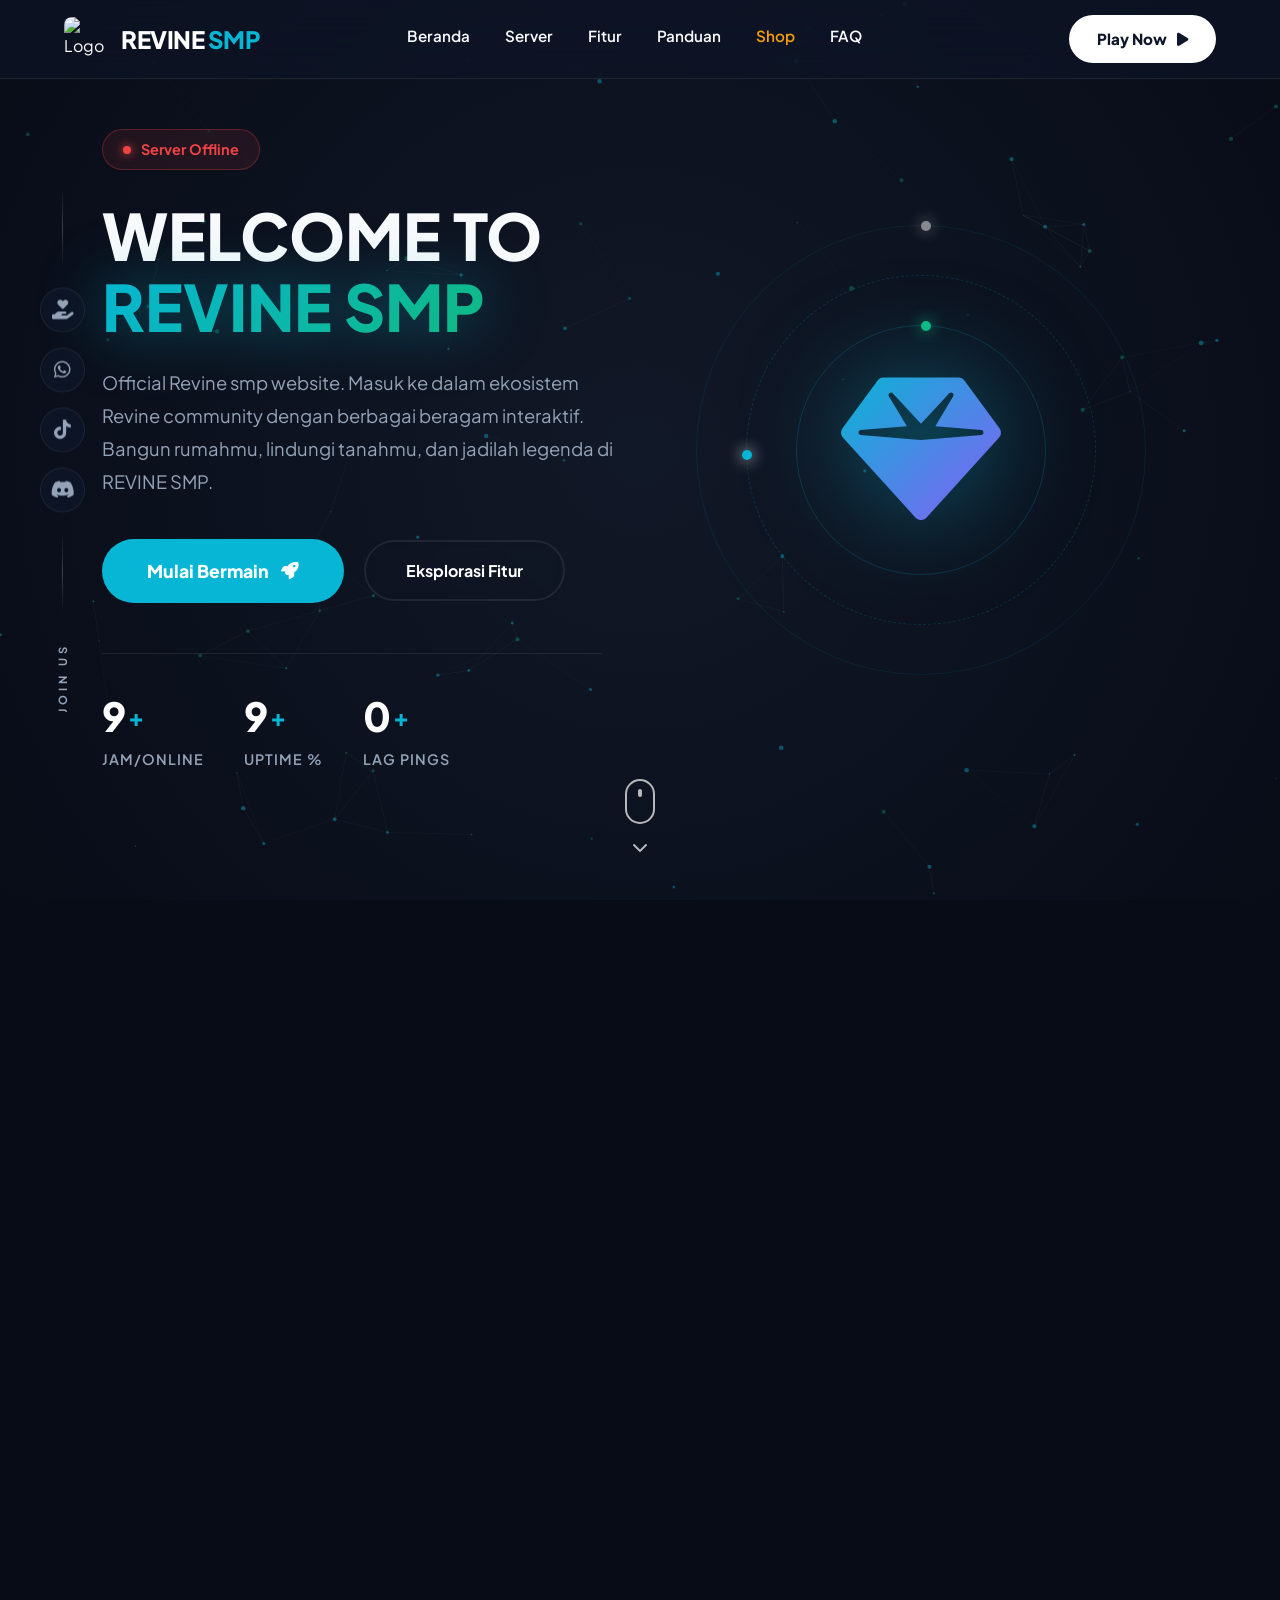
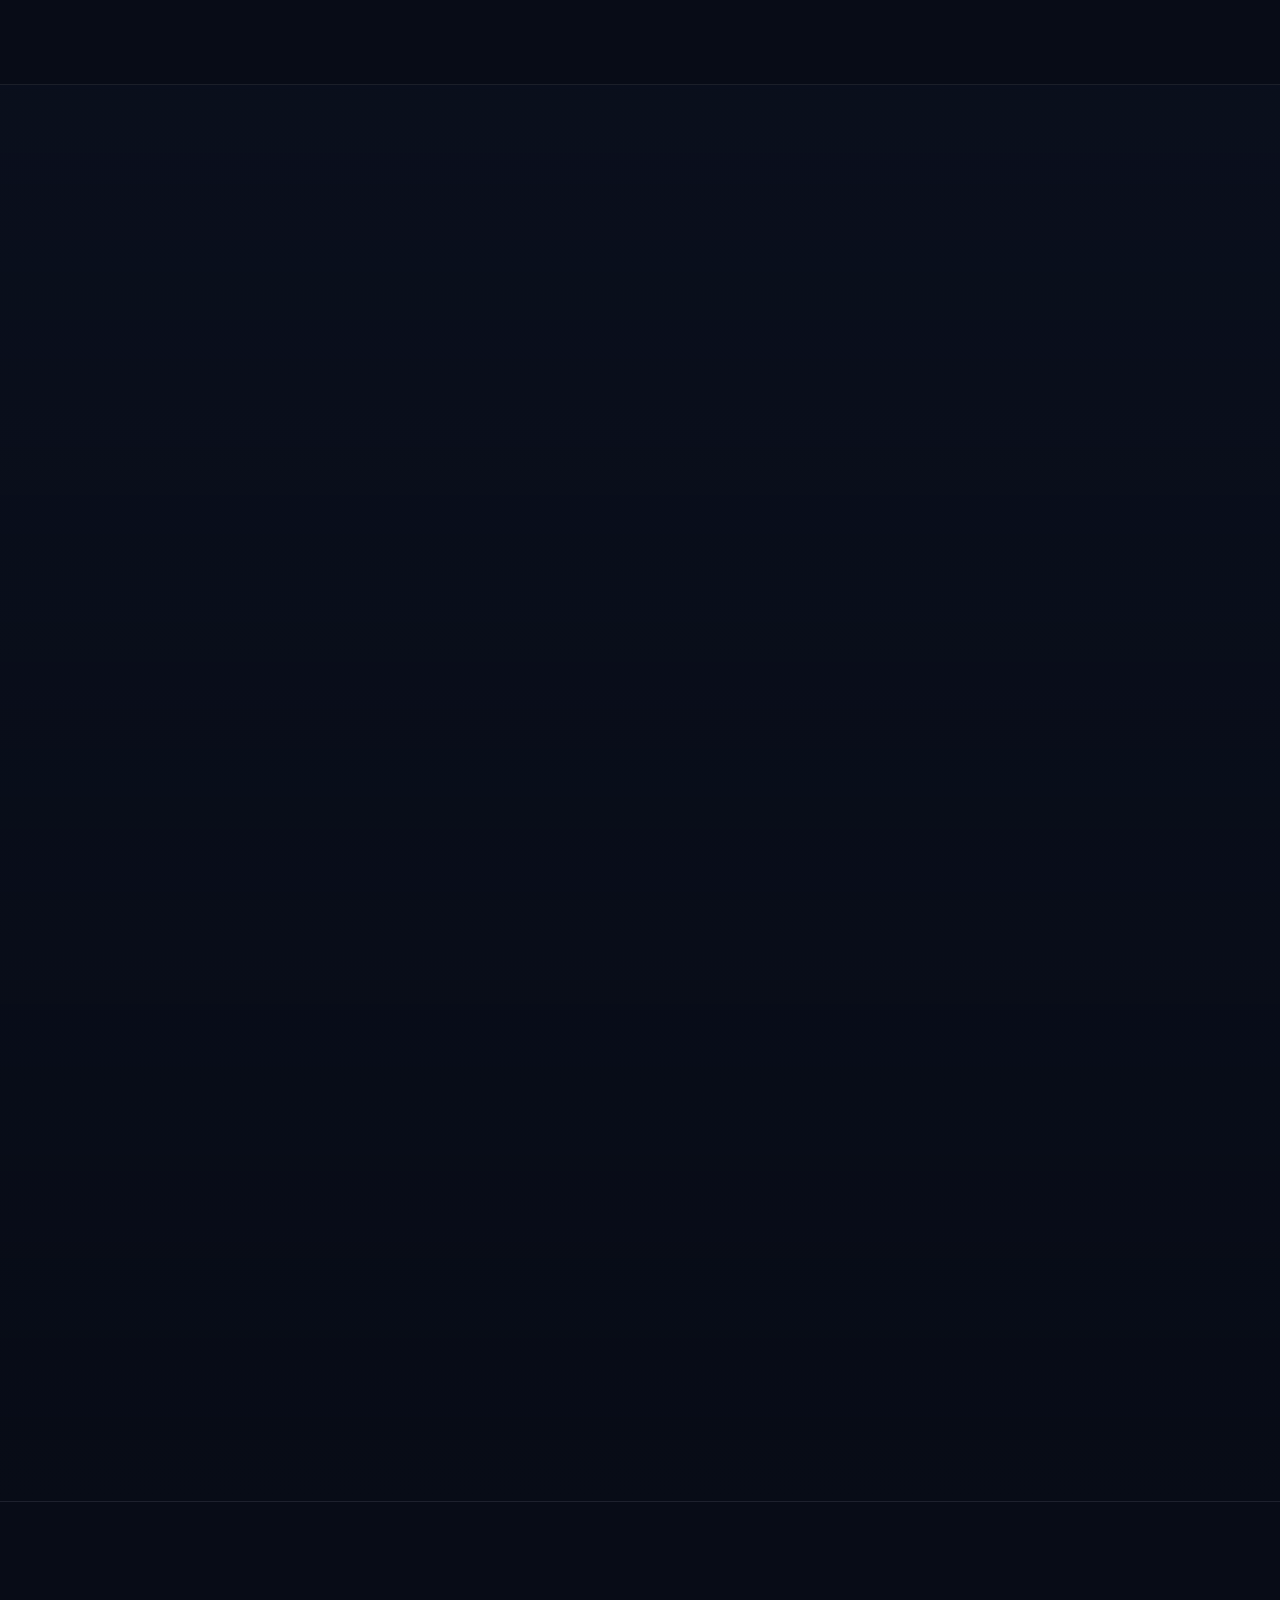
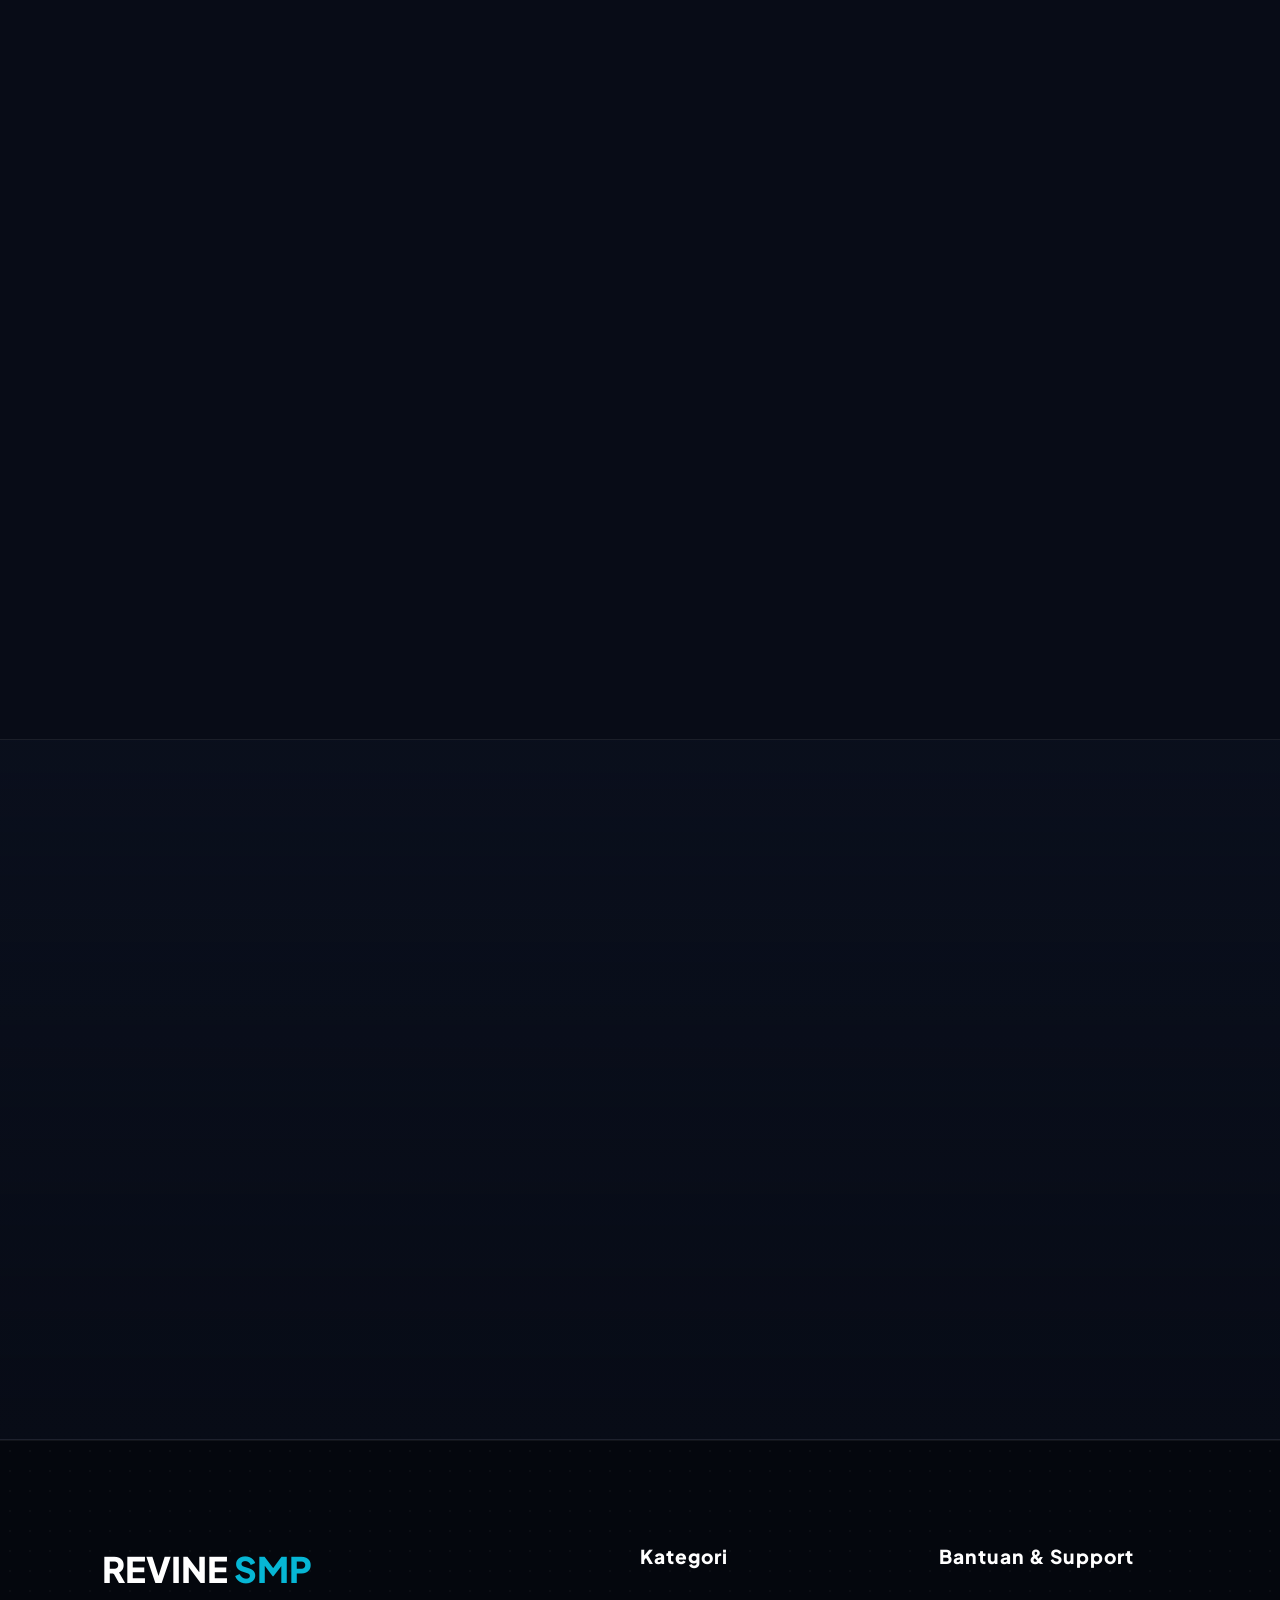
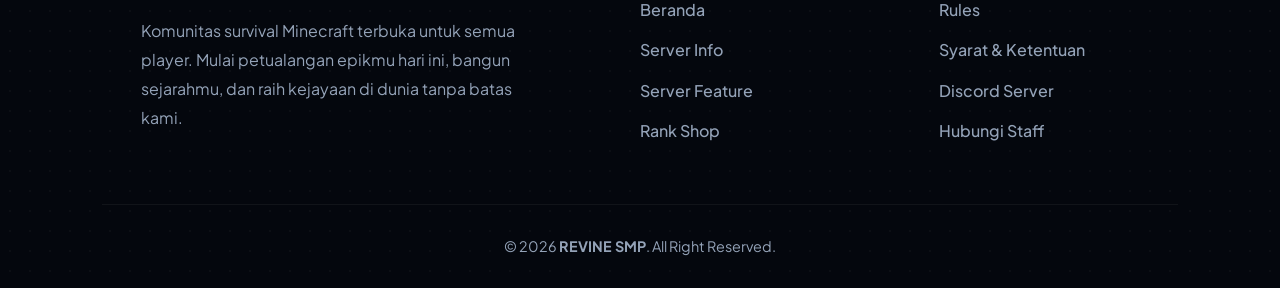
==== index.html @ 68092282 "Add files via upload" ====
<!DOCTYPE html>
<html lang="id">
<head>
    <meta charset="UTF-8">
    <meta name="viewport" content="width=device-width, initial-scale=1.0">
    <title>REVINE SMP</title>

<link rel="icon" href="https://i.imgur.com/DDzxhvL.jpeg" type="image/png">

    <!-- Font Awesome untuk Ikon Premium -->
    <link rel="stylesheet" href="https://cdnjs.cloudflare.com/ajax/libs/font-awesome/6.4.0/css/all.min.css">
    <!-- Google Fonts: Plus Jakarta Sans -->
    <link href="https://fonts.googleapis.com/css2?family=Plus+Jakarta+Sans:wght@400;500;600;700;800;900&display=swap" rel="stylesheet">
    <link rel="stylesheet" href="style.css">
</head>
<body>

    <!-- CANVAS PARTICLES ENGINE (Background Animasi Murni JS) -->
    <canvas id="cinema-particles"></canvas>

    <!-- CINEMATIC PRELOADER PRO -->
    <div id="preloader">
        <div class="loader-wrapper">
            <div class="loader-logo">
               <img src="https://i.imgur.com/DDzxhvL.jpeg" alt="REVINE Logo" class="glow-icon custom-logo-preloader">
            </div>
            <div class="loader-text-box">
                <h1 class="loader-title">REVINE <span>SMP</span></h1>
                <p class="loader-subtitle">Memuat<span class="dots">...</span></p>
            </div>
            <div class="progress-container">
                <div class="progress-bar" id="progress-bar"></div>
            </div>
            <div class="loading-percentage" id="loading-pct">0%</div>
        </div>
    </div>

    <!-- GLASS HEADER NAVBAR (Sticky & Rapet Ke Atas) -->
    <header id="ultimate-header">
        <div class="nav-glass-container">
            <a href="#hero" class="brand-logo magnetic">
                <div class="brand-icon">
                    <img src="https://i.imgur.com/DDzxhvL.jpeg" alt="Logo" class="custom-logo">
                </div>
                  
                <div class="brand-text">REVINE <span>SMP</span></div>
            </a>
            <nav class="nav-menu">
                <ul class="nav-list">
                    <li><a href="#hero" class="nav-link" data-text="Beranda">Beranda</a></li>
                    <li><a href="#status" class="nav-link" data-text="Server">Server</a></li>
                    <li><a href="#features" class="nav-link" data-text="Fitur">Fitur</a></li>
                    <li><a href="#guide" class="nav-link" data-text="Panduan">Panduan</a></li>
                    <!-- Link Shop disiapkan untuk html terpisah -->
                    <li><a href="shop.html" class="nav-link highlight-link" data-text="Shop">Shop</a></li>
                    <li><a href="#faq" class="nav-link" data-text="FAQ">FAQ</a></li>
                </ul>
            </nav>
            <div class="nav-actions">
                <a href="#status" class="btn-primary magnetic">Play Now <i class="fas fa-play"></i></a>
                <button class="mobile-menu-btn" id="mobile-menu-btn">
                    <span class="bar top"></span>
                    <span class="bar mid"></span>
                    <span class="bar bot"></span>
                </button>
            </div>
        </div>
    </header>

    <!-- FLOATING SOCIALS (Responsif: Kiri di Desktop, Bawah di HP) -->
    <aside class="social-sidebar" id="social-sidebar">
        <div class="social-line top-line"></div>
        <div class="social-icons">
          <!-- Tombol Donate -->
            <a href="donate.html" class="social-icon donate magnetic" title="Donate"><i class="fas fa-hand-holding-heart"></i></a>
            <a href="https://chat.whatsapp.com/EBjvFoRQt19BaAfBtZgxC5" target="_blank" class="social-icon wa magnetic" title="WhatsApp"><i class="fab fa-whatsapp"></i></a>
            <a href="https://www.tiktok.com/@revinesmp?_r=1&_t=ZS-961gN8AXdjw" target="_blank" class="social-icon tt magnetic" title="TikTok"><i class="fab fa-tiktok"></i></a>
            <a href="https://discord.gg/eUdt9Ng6U2" target="_blank" class="social-icon dc magnetic" title="Discord"><i class="fab fa-discord"></i></a>
        </div>
        <div class="social-line bot-line"></div>
        <div class="social-text">JOIN US</div>
    </aside>

    <main>
        <!-- HERO SECTION PRO -->
        <section id="hero" class="hero-section">
            <div class="hero-container">
                <div class="hero-content">
                    <div class="badge-wrapper reveal-up">
                        <div class="status-badge" id="hero-badge">
                            <span class="ping-dot"></span> Checking Status...
                        </div>
                    </div>
                    <h1 class="hero-title reveal-up delay-1">
                        welcome to<br>
                        <span class="text-gradient">revine smp</span>
                    </h1>
                    <p class="hero-desc reveal-up delay-2">
                        Official Revine smp website. Masuk ke dalam ekosistem Revine community dengan berbagai beragam interaktif. Bangun rumahmu, lindungi tanahmu, dan jadilah legenda di REVINE SMP.
                    </p>
                    <div class="hero-buttons reveal-up delay-3">
                        <a href="#status" class="btn-glow magnetic">
                            Mulai Bermain <i class="fas fa-rocket"></i>
                            <div class="btn-glow-bg"></div>
                        </a>
                        <a href="#features" class="btn-outline magnetic">Eksplorasi Fitur</a>
                    </div>
                    
                    <div class="hero-stats reveal-up delay-4">
                        <div class="stat-item">
                            <h3 class="counter" data-target="24">0</h3>
                            <p>jam/online</p>
                        </div>
                        <div class="stat-item">
                            <h3 class="counter" data-target="99">0</h3>
                            <p>Uptime %</p>
                        </div>
                        <div class="stat-item">
                            <h3 class="counter" data-target="0">0</h3>
                            <p>Lag Pings</p>
                        </div>
                    </div>
                </div>
                
                <div class="hero-visual reveal-right delay-2">
                    <div class="crystal-container js-tilt">
                        <div class="crystal-core">
                            <i class="fas fa-gem core-icon"></i>
                        </div>
                        <div class="orbit orbit-1"><div class="satellite sat-1"></div></div>
                        <div class="orbit orbit-2"><div class="satellite sat-2"></div></div>
                        <div class="orbit orbit-3"><div class="satellite sat-3"></div></div>
                    </div>
                </div>
            </div>
            
            <div class="scroll-indicator magnetic">
                <span class="mouse">
                    <span class="wheel"></span>
                </span>
                <span class="arrow-down"><i class="fas fa-chevron-down"></i></span>
            </div>
        </section>

        <!-- SERVER STATUS SECTION (MANUAL OVERRIDE VIA JS) -->
        <section id="status" class="section-padding">
            <div class="section-heading reveal-up">
                <h4 class="sub-title">KONEKSI SERVER</h4>
                <h2 class="main-title">SERVER INFO</h2>
                <div class="heading-line"></div>
            </div>

            <div class="status-grid">
               <!-- Live Panel -->
<div class="status-card glass-panel reveal-up hover-glow" id="main-status-card">
    <div class="card-icon-wrapper status-icon-bg"><i class="fas fa-satellite-dish" id="status-icon"></i></div>
    <div class="card-content">
        <h3>Status Server</h3>
        <div class="live-status-container" id="server-live-status">
            <div class="pulse-ring" id="pulse-indicator"></div>
            <div class="status-details">
                <h4 class="status-text-val" id="status-text-val">MEMUAT...</h4>
            </div>
        </div>
    </div>
</div>

                <!-- Java IP -->
                <div class="status-card glass-panel reveal-up delay-1 hover-glow copy-ip-btn" data-ip="play.revinesmp.com">
                    <div class="card-icon-wrapper blue"><i class="fas fa-desktop"></i></div>
                    <div class="card-content">
                        <h3>IP</h3>
                        <div class="ip-display">
                            <span class="ip-text">NOT YET REALESE<span>
                            <div class="copy-badge"><i class="fas fa-copy"></i></div>
                        </div>
                        <p class="ip-hint">Versi: latest</p>
                    </div>
                </div>

                <!-- Bedrock Port -->
                <div class="status-card glass-panel reveal-up delay-2 hover-glow copy-ip-btn" data-ip="19132">
                    <div class="card-icon-wrapper purple"><i class="fas fa-mobile-alt"></i></div>
                    <div class="card-content">
                        <h3>Port</h3>
                        <div class="ip-display">
                            <span class="ip-text">NOT YET REALESE</span>
                            <div class="copy-badge"><i class="fas fa-copy"></i></div>
                        </div>
                        <p class="ip-hint">Default Port</p>
                    </div>
                </div>
            </div>
        </section>

        <!-- FEATURES BENTO GRID PRO -->
        <section id="features" class="section-padding section-alt-bg">
            <div class="section-heading reveal-up">
                <h4 class="sub-title">EKSKLUSIF</h4>
                <h2 class="main-title">SERVER FEATURE</h2>
                <div class="heading-line"></div>
            </div>

            <div class="bento-layout">
                <div class="bento-box bento-xl glass-panel js-tilt reveal-up">
                    <div class="bento-inner">
                        <div class="box-icon"><i class="fas fa-shield-alt"></i></div>
                        <h3>Land Protection</h3>
                        <p>Bangun kerajaanmu tanpa rasa takut. Sistem proteksi lahan di server ini menggunakan sistem yang mudah dipahami. Amankan rumah, chest, dan ternakmu dari <strong>griefer</strong> secara otomatis dan permanen. Ketenangan pikiran 100%.</p>
                        <div class="bg-watermark"><i class="fas fa-shield-alt"></i></div>
                    </div>
                </div>
                
                <div class="bento-box glass-panel js-tilt reveal-up delay-1">
                    <div class="bento-inner">
                        <div class="box-icon gold"><i class="fas fa-crown"></i></div>
                        <h3>Rank</h3>
                        <p>Dapatkan identitas eksklusif dengan prefix warna-warni yang menonjol di dalam chat global. Nikmati akses prioritas di server, <strong>dan mendukung revine smp dengan cara membeli rank.</strong> Buka berbagai kit spesial serta command unik yang mempermudah petualanganmu setiap hari.</p>
                    </div>
                </div>

                <div class="bento-box glass-panel js-tilt reveal-up delay-2">
                    <div class="bento-inner">
                        <div class="box-icon purple"><i class="fas fa-house-user"></i></div>
                        <h3>Multi-Sethome</h3>
                        <p>Jangan takut tersesat. Tandai berbagai titik penting di dunia dan lakukan teleportasi kilat kapan saja.</p>
                    </div>
                </div>

                <div class="bento-box glass-panel js-tilt reveal-up">
                    <div class="bento-inner">
                        <div class="box-icon cyan"><i class="fas fa-bolt"></i></div>
                        <h3>TPA System</h3>
                        <p>Mabar makin gampang. Kirim <strong>request</strong> teleportasi ke temanmu secara langsung dengan aman dan cepat.</p>
                    </div>
                </div>

                <div class="bento-box glass-panel js-tilt reveal-up delay-1">
                    <div class="bento-inner">
                        <div class="box-icon pink"><i class="fas fa-chair"></i></div>
                        <h3>Sit & Lay Down</h3>
                        <p>Duduk di atas tangga, slab, atau rebahan di rumput mana saja tanpa mod tambahan.</p>
                    </div>
                </div>

                <div class="bento-box bento-wide glass-panel js-tilt reveal-up delay-2">
                    <div class="bento-inner">
                        <div class="box-icon green"><i class="fas fa-users"></i></div>
                        <h3>Komunitas Solid & Bebas Toxic</h3>
                        <p>Kami memiliki sistem anti-cheat ketat dan staff aktif yang siap menjaga lingkungan bermain tetap positif, aman, dan menyenangkan bagi semua kalangan umur.</p>
                        <div class="bg-watermark"><i class="fas fa-users"></i></div>
                    </div>
                </div>
            </div>
        </section>

        <!-- HOW TO JOIN (TABS SYSTEM) -->
        <section id="guide" class="section-padding">
            <div class="section-heading reveal-up">
                <h4 class="sub-title">TUTORIAL</h4>
                <h2 class="main-title">Cara Bergabung</h2>
                <div class="heading-line"></div>
            </div>

            <div class="tabs-container reveal-up delay-1">
                <div class="tabs-header">
                    <button class="tab-btn active magnetic" data-tab="java">
                        <i class="fas fa-desktop"></i> Java Edition
                    </button>
                    <button class="tab-btn magnetic" data-tab="bedrock">
                        <i class="fas fa-mobile-alt"></i> Bedrock Edition
                    </button>
                </div>

                <div class="tabs-content">
                    <!-- Tab Java -->
                    <div class="tab-pane active" id="tab-java">
                        <div class="steps-grid">
                            <div class="step-card glass-panel">
                                <div class="step-number">01</div>
                                <h4>Buka Multiplayer</h4>
                                <p>Jalankan Minecraft Java (Versi latest), klik menu <strong>Multiplayer</strong>, lalu pilih <strong>Add Server</strong>.</p>
                            </div>
                            <div class="step-card glass-panel">
                                <div class="step-number">02</div>
                                <h4>Masukkan IP</h4>
                                <p>Isi Server Address dengan <strong>NOT YET REALESE</strong>. Klik Done.</p>
                            </div>
                            <div class="step-card glass-panel">
                                <div class="step-number">03</div>
                                <h4>Register & Login</h4>
                                <p>Masuk ke server, amankan akunmu dengan mengetik <code>/register [password] [password]</code> di chat.</p>
                            </div>
                        </div>
                    </div>
                    
                    <!-- Tab Bedrock -->
                    <div class="tab-pane" id="tab-bedrock">
                        <div class="steps-grid">
                            <div class="step-card glass-panel">
                                <div class="step-number">01</div>
                                <h4>Menu Server</h4>
                                <p>Buka Minecraft Bedrock (HP/Console), masuk ke tab <strong>Servers</strong>, scroll ke bawah, klik <strong>Add Server</strong>.</p>
                            </div>
                            <div class="step-card glass-panel">
                                <div class="step-number">02</div>
                                <h4>Isi Data Server</h4>
                                <p>Server Name: Revine.<br>Server Address: <strong>NOT YET REALESE</strong>.<br>Port: <strong>NOT YET REALESE</strong>.</p>
                            </div>
                            <div class="step-card glass-panel">
                                <div class="step-number">03</div>
                                <h4>Login Akun</h4>
                                <p>Sama seperti Java, amankan akunmu dengan perintah <code>/register</code> saat pertama kali masuk ke dalam lobi.</p>
                            </div>
                        </div>
                    </div>
                </div>
            </div>
        </section>

        <!-- FAQ SECTION (ACCORDION) -->
        <section id="faq" class="section-padding section-alt-bg">
            <div class="section-heading reveal-up">
                <h4 class="sub-title">PERTANYAAN</h4>
                <h2 class="main-title">F.A.Q</h2>
                <div class="heading-line"></div>
            </div>

            <div class="faq-wrapper reveal-up delay-1">
                <div class="accordion-item glass-panel">
                    <button class="accordion-header">
                        <span class="acc-title">Apakah server ini buka 24 Jam?</span>
                        <span class="acc-icon"><i class="fas fa-plus"></i></span>
                    </button>
                    <div class="accordion-content">
                        <p>Ya! REVINE SMP beroperasi 24 jam penuh setiap hari. Kami menggunakan mesin Dedicated Server berkinerja tinggi untuk memastikan tidak ada <strong>downtime</strong> saat kamu sedang asyik bermain, kecuali saat ada jadwal <strong>maintenance</strong> rutin.</p>
                    </div>
                </div>

                <div class="accordion-item glass-panel">
                    <button class="accordion-header">
                        <span class="acc-title">Bagaimana jika tanah saya di-grief/dihancurkan orang?</span>
                        <span class="acc-icon"><i class="fas fa-plus"></i></span>
                    </button>
                    <div class="accordion-content">
                        <p>Pastikan kamu menggunakan fitur Claim Land. Jika sudah di-claim, tidak ada pemain lain yang bisa menghancurkannya. Jika terbukti ada pencurian akibat <strong>bug</strong>, laporkan ke <strong>Staff</strong> dengan bukti, pelaku akan di-banned dan barangmu dikembalikan.</p>
                    </div>
                </div>

                <div class="accordion-item glass-panel">
                    <button class="accordion-header">
                        <span class="acc-title">Apakah boleh pakai Mod atau Texture Pack?</span>
                        <span class="acc-icon"><i class="fas fa-plus"></i></span>
                    </button>
                    <div class="accordion-content">
                        <p>Texture pack untuk memperindah visual (Shaders, Optifine) sangat diperbolehkan. NAMUN, modifikasi yang memberikan keuntungan curang seperti <strong>X-Ray, Fly Hack, Kill Aura, atau Auto-Clicker</strong> dilarang keras dan berujung Ban Hardware Permanen.</p>
                    </div>
                </div>
            </div>
        </section>
    </main>

    <!-- BACK TO TOP BUTTON -->
    <button id="back-to-top" class="back-to-top-btn magnetic" title="Kembali ke atas">
        <i class="fas fa-arrow-up"></i>
    </button>

    <!-- CINEMATIC FOOTER -->
    <footer class="ultimate-footer">
        <div class="footer-particles" id="footer-particles"></div>
        <div class="footer-content">
            <div class="footer-col brand-col">
                <div class="f-brand">REVINE <span>SMP</span></div>
                <p class="f-desc">Komunitas survival Minecraft terbuka untuk semua player. Mulai petualangan epikmu hari ini, bangun sejarahmu, dan raih kejayaan di dunia tanpa batas kami.</p>
            </div>
            
            <div class="footer-col links-col">
                <h3>Kategori</h3>
                <ul>
                    <li><a href="#hero">Beranda</a></li>
                    <li><a href="#status">Server Info</a></li>
                    <li><a href="#features">Server Feature</a></li>
                    <li><a href="shop.html">Rank Shop</a></li>
                </ul>
            </div>

            <div class="footer-col support-col">
                <h3>Bantuan & Support</h3>
                <ul>
                    <li><a href="#">Rules</a></li>
                    <li><a href="#">Syarat & Ketentuan</a></li>
                    <li><a href="https://discord.gg/eUdt9Ng6U2" target="_blank">Discord Server</a></li>
                    <li><a href="https://wa.me/+6285167186464" target="_blank"> Hubungi Staff</a></li>
                </ul>
            </div>
        </div>
        
        <div class="footer-bottom">
            <div class="f-line"></div>
            <p>&copy; 2026 <strong>REVINE SMP</strong>. All Right Reserved.</p>
        </div>
    </footer>

    <script src="script.js"></script>
</body>
</html>
---- style.css ----
/* ==========================================================================
   REVINE SMP - ABSOLUTE CINEMA PRO MAX STYLESHEET
   BUGS FIXED: NUMBERS VISIBLE | FOOTER CENTERED | MENU SPACING
   ========================================================================== */


@import url('https://fonts.googleapis.com/css2?family=Plus+Jakarta+Sans:wght@400;500;600;700;800;900&display=swap');

:root {
    /* Color Palette V5 (Dark Cinematic) */
    --bg-dark: #0f172a;
    --bg-darker: #080c17; 
    --bg-card: rgba(30, 41, 59, 0.4);
    --bg-glass: rgba(15, 23, 42, 0.7);
    --border-glass: rgba(255, 255, 255, 0.08);
    
    --text-main: #f8fafc;
    --text-muted: #94a3b8;
    
    /* Brand Colors */
    --primary: #06b6d4;      /* Cyan */
    --primary-glow: rgba(6, 182, 212, 0.5);
    --secondary: #10b981;    /* Emerald */
    --secondary-glow: rgba(16, 185, 129, 0.5);
    --accent: #8b5cf6;       /* Purple */
    --danger: #ef4444;
    --gold: #f59e0b;

    /* Spacing & Sizes */
    --section-pad: 120px 8%;
    --radius-sm: 12px;
    --radius-md: 24px;
    --radius-lg: 32px;
    
    /* Physics */
    --ease-out-expo: cubic-bezier(0.16, 1, 0.3, 1);
    --transition-fast: 0.2s ease;
    --transition-base: 0.4s var(--ease-out-expo);
}

/* ================== RESET & BASE ================== */
* { margin: 0; padding: 0; box-sizing: border-box; }
/* MENGEMBALIKAN CURSOR KE NORMAL/AUTO */
html { 
    scroll-behavior: smooth; 
    scroll-padding-top: 100px; 
    font-size: 16px; 
    cursor: auto; 
    overflow-x: hidden; /* Tambahkan ini agar tidak jebol ke kanan */
    width: 100%; /* Kunci lebar html */
}
body {
    font-family: 'Plus Jakarta Sans', sans-serif;
    background-color: var(--bg-darker);
    color: var(--text-main);
    overflow-x: hidden;
    width: 100%; /* Kunci lebar body */
    position: relative; 
    line-height: 1.6;
}

/* Scrollbar Customization */
::-webkit-scrollbar { width: 10px; }
::-webkit-scrollbar-track { background: var(--bg-darker); }
::-webkit-scrollbar-thumb { background: #334155; border-radius: 10px; border: 2px solid var(--bg-darker); }
::-webkit-scrollbar-thumb:hover { background: var(--primary); }

/* ================== PARTICLES CANVAS ================== */
#cinema-particles {
    position: fixed; top: 0; left: 0; width: 100%; height: 100%; /* Ubah vw/vh jadi % */
    z-index: -1; pointer-events: none; 
    background: radial-gradient(circle at center, #111827 0%, var(--bg-darker) 100%);
}

/* ================== PRELOADER PRO ================== */
#preloader {
    position: fixed; inset: 0; background: var(--bg-darker); z-index: 10000;
    display: flex; justify-content: center; align-items: center;
    transition: opacity 1s var(--ease-out-expo), visibility 1s;
}
.loader-wrapper { text-align: center; width: 320px; }
.glow-icon { font-size: 4.5rem; color: var(--primary); filter: drop-shadow(0 0 25px var(--primary-glow)); animation: floatPulse 2s infinite ease-in-out; margin-bottom: 25px; }
.loader-title { font-size: 2.2rem; font-weight: 900; letter-spacing: 2px; margin-bottom: 5px; }
.loader-title span { color: var(--primary); }
.loader-subtitle { color: var(--text-muted); font-size: 0.9rem; margin-bottom: 25px; letter-spacing: 2px; text-transform: uppercase; }
.dots { animation: ellipsis 1.5s infinite; }
.progress-container { width: 100%; height: 6px; background: rgba(255,255,255,0.05); border-radius: 10px; overflow: hidden; position: relative; }
.progress-bar { width: 0%; height: 100%; background: linear-gradient(90deg, var(--primary), var(--secondary)); box-shadow: 0 0 15px var(--primary); transition: width 0.1s; }
.loading-percentage { margin-top: 15px; font-weight: 800; color: var(--primary); font-size: 1.3rem; letter-spacing: 1px; }

/* ================== HEADER NAVBAR (FIXED: NO SPACE, STICKY) ================== */
#ultimate-header { 
    position: fixed; top: 0; left: 0; width: 100%; z-index: 9000; 
    transition: background 0.4s var(--ease-out-expo), box-shadow 0.4s; 
}

.nav-glass-container {
    width: 100%; 
    background: rgba(15, 23, 42, 0.5); backdrop-filter: blur(20px); -webkit-backdrop-filter: blur(20px);
    border-bottom: 1px solid var(--border-glass); 
    padding: 15px 5%; /* Lebar penuh, rapet atas */
    display: flex; justify-content: space-between; align-items: center; 
    transition: var(--transition-base);
}
#ultimate-header.scrolled .nav-glass-container { 
    background: rgba(11, 17, 32, 0.95); 
    box-shadow: 0 10px 30px rgba(0,0,0,0.5); 
}

.brand-logo { 
    display: flex; 
    align-items: center; 
    gap: 12px; 
    text-decoration: none; 
    color: white; 
}
.brand-icon { 
    width: 45px; 
    height: 45px; 
    display: flex; 
    justify-content: center; 
    align-items: center; 
    border-radius: 8px; /* Disesuaikan dengan ujung gambar logo */
    overflow: hidden; /* Biar gambar gak luber keluar bungkus */
    /* HAPUS background: linear-gradient() JIKA LOGO BUKAN PNG TRANSPARAN */
}
.brand-text { font-size: 1.5rem; font-weight: 900; letter-spacing: -0.5px; }
.brand-text span { color: var(--primary); }

.nav-menu .nav-list { display: flex; gap: 35px; list-style: none; }
.nav-link { position: relative; text-decoration: none; color: var(--text-main); font-weight: 600; font-size: 0.95rem; overflow: hidden; display: inline-block; padding: 5px 0; }
.nav-link::before { content: attr(data-text); position: absolute; color: var(--primary); top: 100%; transition: transform 0.3s var(--ease-out-expo); }
.nav-link:hover { color: transparent; }
.nav-link:hover::before { transform: translateY(-100%); }
.highlight-link { color: var(--gold); } /* Warna beda untuk shop */

/* FIX SPACING: Jarak direnggangkan antara menu FAQ dan tombol Play Now */
.nav-actions { display: flex; align-items: center; gap: 20px; margin-left: 60px; }

.btn-primary { background: white; color: var(--bg-dark); padding: 12px 28px; border-radius: 50px; text-decoration: none; font-weight: 800; font-size: 0.95rem; display: flex; align-items: center; gap: 10px; transition: var(--transition-fast); }
.btn-primary:hover { background: var(--primary); color: white; box-shadow: 0 10px 25px var(--primary-glow); transform: scale(1.05); }

.mobile-menu-btn { display: none; background: none; border: none; width: 30px; height: 20px; position: relative; z-index: 9001; cursor: pointer; }
.mobile-menu-btn .bar { position: absolute; height: 2px; width: 100%; background: white; border-radius: 2px; transition: 0.3s; left: 0; }
.mobile-menu-btn .top { top: 0; } .mobile-menu-btn .mid { top: 50%; transform: translateY(-50%); } .mobile-menu-btn .bot { bottom: 0; }
.mobile-menu-btn.active .top { top: 50%; transform: translateY(-50%) rotate(45deg); }
.mobile-menu-btn.active .mid { opacity: 0; }
.mobile-menu-btn.active .bot { bottom: 50%; transform: translateY(50%) rotate(-45deg); }

/* ================== FLOATING SOCIALS ================== */
.social-sidebar { 
    position: fixed; left: 40px; top: 50%; transform: translateY(-50%); 
    display: flex; flex-direction: column; align-items: center; gap: 20px; z-index: 8000; 
}
.social-line { width: 1px; height: 80px; background: linear-gradient(to bottom, transparent, rgba(255,255,255,0.2), transparent); }
.social-icons { display: flex; flex-direction: column; gap: 15px; }
.social-icon { 
    width: 45px; height: 45px; border-radius: 50%; border: 1px solid var(--border-glass); 
    background: var(--bg-glass); backdrop-filter: blur(10px); display: flex; justify-content: center; align-items: center; 
    color: var(--text-muted); text-decoration: none; font-size: 1.2rem; transition: var(--transition-base); 
}
.social-icon:hover { color: white; transform: translateX(10px); border-color: transparent; }
.social-icon.wa:hover { background: #25D366; box-shadow: 0 0 20px rgba(37, 211, 102, 0.5); }
.social-icon.tt:hover { background: #ff0050; box-shadow: 0 0 20px rgba(255, 0, 80, 0.5); }
.social-icon.dc:hover { background: #5865F2; box-shadow: 0 0 20px rgba(88, 101, 242, 0.5); }
.social-text { writing-mode: vertical-rl; transform: rotate(180deg); font-size: 0.7rem; letter-spacing: 4px; color: var(--text-muted); font-weight: 700; margin-top: 10px; }

/* ================== HERO SECTION ================== */
.hero-section { position: relative; min-height: 100vh; display: flex; align-items: center; padding: var(--section-pad); overflow: hidden; }
.hero-container { display: grid; grid-template-columns: 1fr 1fr; gap: 50px; align-items: center; max-width: 1400px; margin: 0 auto; width: 100%; z-index: 2; }
.hero-content { position: relative; }

.status-badge { display: inline-flex; align-items: center; gap: 10px; padding: 8px 20px; background: rgba(16, 185, 129, 0.1); border: 1px solid rgba(16, 185, 129, 0.3); border-radius: 50px; color: var(--secondary); font-weight: 700; font-size: 0.9rem; margin-bottom: 30px; backdrop-filter: blur(5px); transition: 0.5s; }
.status-badge.offline { background: rgba(239, 68, 68, 0.1); border-color: rgba(239, 68, 68, 0.3); color: var(--danger); }
.ping-dot { width: 8px; height: 8px; background: var(--secondary); border-radius: 50%; box-shadow: 0 0 10px var(--secondary); animation: blink 1s infinite; }
.status-badge.offline .ping-dot { background: var(--danger); box-shadow: 0 0 10px var(--danger); }

.hero-title { font-size: clamp(3.5rem, 5vw, 5.5rem); font-weight: 900; line-height: 1.1; margin-bottom: 25px; text-transform: uppercase; }
.text-gradient { background: linear-gradient(135deg, var(--primary), var(--secondary)); -webkit-background-clip: text; background-clip: text; -webkit-text-fill-color: transparent; filter: drop-shadow(0 0 30px var(--primary-glow)); }
.hero-desc { font-size: 1.15rem; color: var(--text-muted); line-height: 1.8; margin-bottom: 40px; max-width: 550px; font-weight: 400; }

.hero-buttons { display: flex; gap: 20px; align-items: center; margin-bottom: 50px; }
.btn-glow { position: relative; padding: 18px 45px; background: var(--primary); color: white; border-radius: 50px; text-decoration: none; font-weight: 800; font-size: 1.1rem; overflow: hidden; display: inline-flex; align-items: center; gap: 12px; z-index: 1; transition: transform 0.3s; }
.btn-glow-bg { position: absolute; inset: 0; background: linear-gradient(90deg, var(--secondary), var(--primary), var(--secondary)); background-size: 200% 100%; animation: gradientMove 3s linear infinite; z-index: -1; opacity: 0; transition: 0.3s; }
.btn-glow:hover { transform: translateY(-5px); box-shadow: 0 15px 35px var(--primary-glow); }
.btn-glow:hover .btn-glow-bg { opacity: 1; }
.btn-outline { padding: 16px 40px; border: 2px solid var(--border-glass); color: white; border-radius: 50px; text-decoration: none; font-weight: 700; transition: var(--transition-fast); backdrop-filter: blur(5px); }
.btn-outline:hover { border-color: white; background: rgba(255,255,255,0.05); }

/* Hero Stats Counter */
.hero-stats { display: flex; gap: 40px; border-top: 1px solid var(--border-glass); padding-top: 30px; max-width: 500px; }
.stat-item h3 { font-size: 2.5rem; font-weight: 900; color: white; display: flex; align-items: center; }
.stat-item h3::after { content: '+'; color: var(--primary); font-size: 1.5rem; margin-left: 2px; }
.stat-item p { color: var(--text-muted); font-size: 0.9rem; text-transform: uppercase; letter-spacing: 1px; font-weight: 600; }

/* Cinematic Hero Visual */
.hero-visual { display: flex; justify-content: center; align-items: center; height: 100%; perspective: 1000px; }
.crystal-container { position: relative; width: 400px; height: 400px; display: flex; justify-content: center; align-items: center; transform-style: preserve-3d; }
.crystal-core { position: relative; z-index: 10; animation: floatCore 4s ease-in-out infinite alternate; }
.core-icon { font-size: 10rem; color: var(--primary); background: linear-gradient(135deg, var(--primary), var(--accent)); -webkit-background-clip: text; background-clip: text; -webkit-text-fill-color: transparent; filter: drop-shadow(0 0 50px var(--primary-glow)); }
.orbit { position: absolute; top: 50%; left: 50%; border-radius: 50%; border: 1px solid rgba(6, 182, 212, 0.2); transform-style: preserve-3d; }
.orbit-1 { width: 250px; height: 250px; margin-top: -125px; margin-left: -125px; animation: spin3D 10s linear infinite; }
.orbit-2 { width: 350px; height: 350px; margin-top: -175px; margin-left: -175px; border-style: dashed; animation: spin3DReverse 15s linear infinite; }
.orbit-3 { width: 450px; height: 450px; margin-top: -225px; margin-left: -225px; opacity: 0.5; animation: spin3D 25s linear infinite; }
.satellite { position: absolute; top: -5px; left: 50%; width: 10px; height: 10px; background: white; border-radius: 50%; box-shadow: 0 0 15px white; }
.sat-1 { background: var(--secondary); box-shadow: 0 0 15px var(--secondary); }
.sat-2 { background: var(--primary); top: 50%; left: -5px; }

.scroll-indicator { position: absolute; bottom: 40px; left: 50%; transform: translateX(-50%); display: flex; flex-direction: column; align-items: center; gap: 10px; opacity: 0.7; }
.mouse { width: 30px; height: 45px; border: 2px solid white; border-radius: 20px; position: relative; display: flex; justify-content: center; padding-top: 8px; }
.wheel { width: 4px; height: 8px; background: white; border-radius: 4px; animation: scrollWheel 2s infinite; }
.arrow-down { color: white; animation: floatPulse 2s infinite; }

/* ================== GLOBAL SECTIONS & GLASS PANELS ================== */
.section-padding { padding: var(--section-pad); max-width: 1400px; margin: 0 auto; position: relative; z-index: 5; }
.section-alt-bg { background: linear-gradient(180deg, rgba(15,23,42,0.3), var(--bg-darker)); border-top: 1px solid var(--border-glass); border-bottom: 1px solid var(--border-glass); }
.section-heading { text-align: center; margin-bottom: 70px; }
.sub-title { font-size: 0.9rem; color: var(--primary); font-weight: 800; letter-spacing: 3px; text-transform: uppercase; margin-bottom: 10px; display: block; }
.main-title { font-size: 3rem; font-weight: 900; color: white; text-transform: uppercase; letter-spacing: -1px; }
.heading-line { width: 80px; height: 4px; background: linear-gradient(90deg, var(--primary), transparent); margin: 20px auto 0 auto; border-radius: 2px; }
.heading-desc { color: var(--text-muted); max-width: 600px; margin: 20px auto 0 auto; font-size: 1.1rem; }

.glass-panel {
    background: var(--bg-card); backdrop-filter: blur(12px); -webkit-backdrop-filter: blur(12px);
    border: 1px solid var(--border-glass); border-radius: var(--radius-md);
    box-shadow: 0 15px 35px rgba(0,0,0,0.3); position: relative; overflow: hidden;
}

/* ================== SERVER STATUS (JS MANUAL CONTROL) ================== */
.status-grid { display: grid; grid-template-columns: repeat(3, 1fr); gap: 30px; }
.status-card { padding: 40px; display: flex; flex-direction: column; gap: 20px; transition: var(--transition-base); }
.hover-glow:hover { border-color: rgba(6, 182, 212, 0.4); transform: translateY(-10px); box-shadow: 0 20px 40px rgba(0,0,0,0.5), inset 0 0 20px rgba(6, 182, 212, 0.05); }

.card-icon-wrapper { width: 60px; height: 60px; border-radius: 16px; display: flex; justify-content: center; align-items: center; font-size: 1.8rem; transition: 0.3s; }
.emerald { background: rgba(16, 185, 129, 0.1); color: var(--secondary); border: 1px solid rgba(16, 185, 129, 0.2); }
.blue { background: rgba(6, 182, 212, 0.1); color: var(--primary); border: 1px solid rgba(6, 182, 212, 0.2); }
.purple { background: rgba(139, 92, 246, 0.1); color: var(--accent); border: 1px solid rgba(139, 92, 246, 0.2); }
.red-danger { background: rgba(239, 68, 68, 0.1); color: var(--danger); border: 1px solid rgba(239, 68, 68, 0.2); }

.card-content h3 { font-size: 1.2rem; color: var(--text-muted); font-weight: 600; margin-bottom: 15px; }

/* Status Live Box (Controlled by JS) */
.live-status-container { display: flex; align-items: center; gap: 20px; background: rgba(0,0,0,0.3); padding: 15px 20px; border-radius: var(--radius-sm); border: 1px solid rgba(255,255,255,0.05); }
.pulse-ring { width: 20px; height: 20px; border-radius: 50%; background: var(--text-muted); position: relative; }
.pulse-ring::after { content: ''; position: absolute; inset: -10px; border: 2px solid var(--text-muted); border-radius: 50%; animation: rippleOut 2s infinite ease-out; }
.status-details h4 { font-size: 1.5rem; font-weight: 900; color: var(--text-muted); letter-spacing: 1px; }
.player-count { font-size: 0.9rem; color: var(--text-main); font-weight: 500; margin-top: 5px; }
.player-count span { color: white; font-weight: 800; font-size: 1.1rem; }

/* Status Modifier Classes (Toggled via JS) */
.status-online .pulse-ring { background: var(--secondary); }
.status-online .pulse-ring::after { border-color: var(--secondary); }
.status-online h4 { color: var(--secondary); }
.status-offline .pulse-ring { background: var(--danger); }
.status-offline .pulse-ring::after { border-color: var(--danger); }
.status-offline h4 { color: var(--danger); }
.status-offline .player-count { opacity: 0.5; }

/* IP Copy Design */
.ip-display { display: flex; justify-content: space-between; align-items: center; background: rgba(0,0,0,0.4); padding: 15px 20px; border-radius: var(--radius-sm); border: 1px solid rgba(255,255,255,0.05); transition: 0.3s; cursor: pointer; }
.ip-text { font-size: 1.3rem; font-weight: 800; letter-spacing: 1px; color: white; }
.copy-badge { color: var(--text-muted); font-size: 1.2rem; transition: 0.3s; }
.copy-ip-btn:hover .ip-display { border-color: var(--primary); background: rgba(6, 182, 212, 0.1); }
.copy-ip-btn:hover .copy-badge { color: var(--primary); transform: scale(1.1); }
.ip-hint { font-size: 0.85rem; color: var(--text-muted); margin-top: 15px; font-weight: 500; }

/* ================== FEATURES BENTO ================== */
.bento-layout { display: grid; grid-template-columns: repeat(4, 1fr); grid-auto-rows: minmax(250px, auto); gap: 25px; }
.bento-box { transform-style: preserve-3d; }
.bento-xl { grid-column: span 2; grid-row: span 2; background: linear-gradient(135deg, rgba(30,41,59,0.8), rgba(15,23,42,0.9)); }
.bento-wide { grid-column: span 2; grid-row: span 1; }

.bento-inner { padding: 40px; height: 100%; display: flex; flex-direction: column; justify-content: center; position: relative; z-index: 1; transform: translateZ(30px); }
.box-icon { font-size: 2.5rem; color: var(--primary); margin-bottom: 25px; }
.box-icon.gold { color: var(--gold); } .box-icon.purple { color: var(--accent); } .box-icon.cyan { color: #0ea5e9; } .box-icon.pink { color: #ec4899; } .box-icon.green { color: var(--secondary); }
.bento-inner h3 { font-size: 1.4rem; font-weight: 800; margin-bottom: 15px; color: white; line-height: 1.3; }
.bento-xl h3 { font-size: 2.2rem; margin-bottom: 20px; }
.bento-inner p { color: var(--text-muted); font-size: 0.95rem; line-height: 1.7; }
.bento-xl p { font-size: 1.1rem; max-width: 90%; }
.bg-watermark { position: absolute; right: -20px; bottom: -20px; font-size: 12rem; opacity: 0.02; z-index: -1; transform: rotate(-15deg); }

/* ================== TABS SYSTEM (PANDUAN) ================== */
.tabs-container { max-width: 1000px; margin: 0 auto; }
.tabs-header { display: flex; justify-content: center; gap: 20px; margin-bottom: 40px; }
.tab-btn { background: var(--bg-card); border: 1px solid var(--border-glass); color: var(--text-muted); padding: 15px 40px; border-radius: 50px; font-size: 1.1rem; font-weight: 700; display: flex; align-items: center; gap: 10px; transition: var(--transition-base); cursor: pointer; }
.tab-btn:hover { background: rgba(255,255,255,0.05); color: white; }
.tab-btn.active { background: var(--primary); color: white; border-color: var(--primary); box-shadow: 0 10px 25px var(--primary-glow); }

.tabs-content { position: relative; min-height: 300px; }
.tab-pane { display: none; animation: fadeInScale 0.5s var(--ease-out-expo) forwards; }
.tab-pane.active { display: block; }

.steps-grid { display: grid; grid-template-columns: repeat(3, 1fr); gap: 30px; }
/* FIX NOMOR KEPOTONG: Gunakan overflow visible untuk overide default .glass-panel dan beri margin top */
.step-card { 
    padding: 40px 30px; position: relative; 
    border-top: 4px solid var(--border-glass); 
    transition: 0.3s; 
    margin-top: 35px; /* Jarak untuk mengakomodasi nomor absolut di atas */
    overflow: visible !important; /* MENGATASI BUG OVERFLOW CLIPPING DARI GLASS PANEL */
}
.step-card:hover { border-top-color: var(--primary); transform: translateY(-5px); background: rgba(255,255,255,0.03); }
.step-number { 
    position: absolute; top: -25px; left: 30px; 
    width: 50px; height: 50px; background: var(--bg-darker); 
    border: 2px solid var(--primary); border-radius: 50%; 
    display: flex; justify-content: center; align-items: center; 
    font-weight: 900; font-size: 1.2rem; color: var(--primary); box-shadow: 0 10px 20px rgba(0,0,0,0.5); 
}
.step-card h4 { margin-top: 15px; font-size: 1.3rem; margin-bottom: 15px; color: white; }
.step-card p { color: var(--text-muted); font-size: 0.95rem; }
.step-card code { background: rgba(0,0,0,0.5); padding: 2px 6px; border-radius: 4px; color: var(--secondary); font-family: monospace; }

/* ================== FAQ ACCORDION ================== */
.faq-wrapper { max-width: 800px; margin: 0 auto; display: flex; flex-direction: column; gap: 15px; }
.accordion-item { overflow: hidden; border-radius: var(--radius-sm); border: 1px solid var(--border-glass); }
.accordion-header { width: 100%; background: transparent; border: none; padding: 25px 30px; display: flex; justify-content: space-between; align-items: center; color: white; font-size: 1.15rem; font-weight: 700; font-family: inherit; transition: 0.3s; cursor: pointer; }
.acc-icon i { color: var(--primary); transition: transform 0.4s var(--ease-out-expo); }
.accordion-content { max-height: 0; overflow: hidden; transition: max-height 0.4s var(--ease-out-expo); }
.accordion-content p { padding: 0 30px 25px 30px; color: var(--text-muted); line-height: 1.8; }
.accordion-item.active { border-color: rgba(6, 182, 212, 0.3); background: rgba(6, 182, 212, 0.05); }
.accordion-item.active .acc-icon i { transform: rotate(45deg); color: var(--danger); }
.accordion-item.active .accordion-content { max-height: 300px; }

/* ================== FOOTER ================== */
.ultimate-footer { position: relative; padding: 100px 8% 30px 8%; background: #04070d; border-top: 1px solid rgba(255,255,255,0.05); overflow: hidden; }
.footer-particles { position: absolute; inset: 0; z-index: 1; opacity: 0.3; background-image: radial-gradient(rgba(255,255,255,0.1) 1px, transparent 1px); background-size: 20px 20px; }
.footer-content { display: grid; grid-template-columns: 2fr 1fr 1fr; gap: 60px; position: relative; z-index: 2; margin-bottom: 60px; max-width: 1400px; margin-left: auto; margin-right: auto; }
.f-brand { font-size: 2.2rem; font-weight: 900; margin-bottom: 20px; color: white; }
.f-brand span { color: var(--primary); }
/* FIX TEXT FOOTER KIRI: Auto margin supaya alignment center sempurna jika di mode tablet/mobile-desktop stretch */
.f-desc { color: var(--text-muted); max-width: 400px; font-size: 1rem; line-height: 1.8; margin: 0 auto; }
.footer-col h3 { font-size: 1.2rem; color: white; margin-bottom: 25px; font-weight: 800; letter-spacing: 1px; }
.footer-col ul { list-style: none; display: flex; flex-direction: column; gap: 15px; }
.footer-col ul li a { color: var(--text-muted); text-decoration: none; font-weight: 500; transition: 0.3s; }
.footer-col ul li a:hover { color: var(--primary); padding-left: 10px; }
.footer-bottom { position: relative; z-index: 2; text-align: center; }
.f-line { width: 100%; height: 1px; background: rgba(255,255,255,0.05); margin-bottom: 30px; }
.footer-bottom p { color: var(--text-muted); font-size: 0.9rem; }

/* ================== BACK TO TOP ================== */
.back-to-top-btn { position: fixed; bottom: 90px; right: -80px; width: 50px; height: 50px; background: white; color: var(--bg-dark); border: none; border-radius: 50%; font-size: 1.2rem; display: flex; justify-content: center; align-items: center; box-shadow: 0 10px 20px rgba(0,0,0,0.5); z-index: 8000; transition: right 0.6s var(--ease-out-expo), transform 0.3s, background 0.3s; cursor: pointer; }
.back-to-top-btn.show { right: 20px; }
.back-to-top-btn:hover { background: var(--primary); color: white; transform: translateY(-5px); }

/* ================== ANIMATIONS (KEYFRAMES) ================== */
@keyframes blink { 0%, 100% { opacity: 1; } 50% { opacity: 0.2; } }
@keyframes gradientMove { 0% { background-position: 0% 50%; } 100% { background-position: 200% 50%; } }
@keyframes floatCore { 0% { transform: translateY(0); } 100% { transform: translateY(-15px); } }
@keyframes spin3D { 0% { transform: translate3d(0,0,0) rotateX(60deg) rotateZ(0deg); } 100% { transform: translate3d(0,0,0) rotateX(60deg) rotateZ(360deg); } }
@keyframes spin3DReverse { 0% { transform: translate3d(0,0,0) rotateX(60deg) rotateZ(360deg); } 100% { transform: translate3d(0,0,0) rotateX(60deg) rotateZ(0deg); } }
@keyframes scrollWheel { 0% { transform: translateY(0); opacity: 1; } 100% { transform: translateY(15px); opacity: 0; } }
@keyframes floatPulse { 0%, 100% { transform: translateY(0); opacity: 1; } 50% { transform: translateY(10px); opacity: 0.5; } }
@keyframes rippleOut { 0% { transform: scale(1); opacity: 1; } 100% { transform: scale(2.5); opacity: 0; } }
@keyframes fadeInScale { 0% { opacity: 0; transform: scale(0.98); } 100% { opacity: 1; transform: scale(1); } }
@keyframes ellipsis { 0% { content: "."; } 33% { content: ".."; } 66% { content: "..."; } }

/* Scroll Reveal Classes */
.reveal-up { opacity: 0; transform: translateY(40px); transition: 1s var(--ease-out-expo); }
.reveal-right { opacity: 0; transform: translateX(50px); transition: 1s var(--ease-out-expo); }
.reveal-up.active, .reveal-right.active { opacity: 1; transform: translate(0); }
.delay-1 { transition-delay: 0.15s; } .delay-2 { transition-delay: 0.3s; } .delay-3 { transition-delay: 0.45s; } .delay-4 { transition-delay: 0.6s; }

/* ================== MEDIA QUERIES (RESPONSIVE PRO) ================== */
@media (max-width: 1200px) {
    .bento-layout { grid-template-columns: repeat(3, 1fr); }
    .bento-wide { grid-column: span 1; }
}

@media (max-width: 992px) {
    .hero-container { grid-template-columns: 1fr; text-align: center; margin-top: 100px; gap: 80px; }
    .hero-desc { margin: 0 auto 40px auto; }
    .hero-buttons { justify-content: center; }
    .hero-stats { margin: 0 auto; justify-content: center; }
    .status-grid { grid-template-columns: 1fr; }
    .bento-layout { grid-template-columns: repeat(2, 1fr); }
    .bento-xl, .bento-wide { grid-column: span 2; }
    .footer-content { grid-template-columns: 1fr; text-align: center; }
    .footer-col ul li a:hover { padding-left: 0; color: var(--primary); }
}

@media (max-width: 768px) {
    /* MOBILE NAV */
    .nav-menu { position: fixed; top: 0; left: 0; width: 100vw; height: 100vh; background: rgba(11, 17, 32, 0.98); backdrop-filter: blur(20px); display: flex; justify-content: center; align-items: center; flex-direction: column; opacity: 0; pointer-events: none; transition: 0.5s; z-index: 9000; }
    .nav-menu.active { opacity: 1; pointer-events: all; }
    .nav-list { flex-direction: column; text-align: center; font-size: 1.5rem; gap: 40px; }
    .mobile-menu-btn { display: block; }
    .btn-primary { display: none; }
    /* Pengecilan judul agar tidak kepotong di HP */
    .hero-title { 
        font-size: 2.3rem; /* Diperkecil dari 2.8rem */
        word-wrap: break-word; /* Memastikan teks panjang turun ke bawah */
    }

    /* Pengecilan animasi 3D agar layarnya tidak jebol */
    .crystal-container {
        width: 100%;
        max-width: 300px;
        height: 300px;
        transform: scale(0.8);
    }
    
    /* FIX MOBILE SOCIALS (DOCK BAWAH) */
    .social-sidebar {
        top: auto; bottom: 0; left: 0; width: 100%; transform: none;
        flex-direction: row; justify-content: center; background: rgba(11, 17, 32, 0.9);
        backdrop-filter: blur(15px); padding: 15px 0; z-index: 9999;
        border-top: 1px solid var(--border-glass); box-shadow: 0 -5px 20px rgba(0,0,0,0.5);
    }
    body { padding-bottom: 70px; /* Ruang untuk dock bawah */ }
    .social-line, .social-text { display: none; }
    .social-icons { flex-direction: row; gap: 25px; }
    .social-icon { width: 40px; height: 40px; font-size: 1.1rem; }
    .social-icon:hover { transform: translateY(-5px); }

    .hero-title { font-size: 2.8rem; }
    .steps-grid { grid-template-columns: 1fr; }
    .bento-layout { grid-template-columns: 1fr; }
    .bento-xl, .bento-wide { grid-column: span 1; }
    .tabs-header { flex-direction: column; }
    .back-to-top-btn { bottom: 90px; right: -80px; }
    .back-to-top-btn.show { right: 20px; }
}


/* --- STYLE UNTUK CUSTOM LOGO --- */
.custom-logo { 
    width: 45px;
    height: 45px;
    object-fit: cover;/* Pakai contain biar logo lu ga kepotong (zoom) */
    display: block;
}

/* Ukuran logo di loading disesuaikan (80px), animasinya tetap glow-icon */
.custom-logo-preloader { width: 80px; height: auto; object-fit: contain; }

/* Hover khusus tombol Donate (warna pink/merah Trakteer/Saweria) */
.social-icon.donate:hover { 
    background: #ff4757; 
    box-shadow: 0 0 20px rgba(255, 71, 87, 0.5); 
}


/* ================== MASTERPIECE QRIS SECTION ================== */
.qris-wrapper {
    display: flex;
    flex-direction: column;
    align-items: center;
    gap: 40px;
    max-width: 600px;
    margin: 0 auto;
    perspective: 1500px;
}

.qris-card {
    width: 100%;
    padding: 40px;
    text-align: center;
    border: 2px solid rgba(255, 71, 87, 0.3);
    box-shadow: 0 20px 50px rgba(255, 71, 87, 0.1);
    transform-style: preserve-3d;
    background: linear-gradient(180deg, rgba(30, 41, 59, 0.8), rgba(15, 23, 42, 0.9));
}

.qris-header {
    transform: translateZ(30px);
    margin-bottom: 30px;
}
.qris-header i {
    font-size: 3rem;
    color: #ff4757;
    margin-bottom: 15px;
    filter: drop-shadow(0 0 15px rgba(255, 71, 87, 0.6));
}
.qris-header h3 {
    font-size: 1.8rem;
    font-weight: 900;
    color: white;
    letter-spacing: 1px;
}

/* KOTAK GAMBAR QRIS + EFEK HOLOGRAM SCANNER */
.qris-image-container {
    position: relative;
    width: 250px;
    height: 250px;
    margin: 0 auto 30px auto;
    background: white;
    padding: 15px;
    border-radius: 20px;
    box-shadow: 0 0 30px rgba(255, 255, 255, 0.2);
    transform: translateZ(50px);
    overflow: hidden; /* Penting biar scanner ga keluar kotak */
}

.qris-img {
    width: 100%;
    height: 100%;
    object-fit: contain;
    border-radius: 10px;
}

/* Animasi Scanner Turun Naik */
.hologram-scanner {
    position: absolute;
    top: 0;
    left: 0;
    width: 100%;
    height: 4px;
    background: #ff4757;
    box-shadow: 0 0 20px 10px rgba(255, 71, 87, 0.5);
    opacity: 0.8;
    animation: scanQR 3s cubic-bezier(0.4, 0, 0.2, 1) infinite alternate;
    z-index: 10;
}

@keyframes scanQR {
    0% { top: 0%; opacity: 0; }
    10% { opacity: 1; }
    90% { opacity: 1; }
    100% { top: 98%; opacity: 0; }
}

.qris-footer {
    transform: translateZ(30px);
}
.payment-logos {
    display: flex;
    justify-content: center;
    gap: 20px;
    font-size: 1.5rem;
    color: var(--text-muted);
    margin-bottom: 15px;
}
.qris-footer p {
    font-size: 0.9rem;
    color: var(--text-muted);
    margin-bottom: 15px;
}
.qris-name {
    font-size: 1.3rem;
    color: var(--primary);
    font-weight: 800;
    letter-spacing: 2px;
}

/* INFO DONATE CARD */
.donate-info {
    width: 100%;
    padding: 30px;
    text-align: center;
    border: 1px solid rgba(255, 255, 255, 0.1);
}
.donate-info h3 {
    font-size: 1.5rem;
    color: white;
    margin-bottom: 15px;
}
.donate-info p {
    color: var(--text-muted);
    margin-bottom: 25px;
}
.donate-buttons {
    display: flex;
    justify-content: center;
    gap: 15px;
    flex-wrap: wrap;
}
.btn-confirm {
    padding: 12px 25px;
    border-radius: 50px;
    color: white;
    text-decoration: none;
    font-weight: 700;
    font-size: 0.9rem;
    display: flex;
    align-items: center;
    gap: 10px;
    transition: 0.3s;
}
.btn-confirm.wa { background: #25D366; }
.btn-confirm.dc { background: #5865F2; }
.btn-confirm:hover { transform: translateY(-5px); filter: brightness(1.2); }


/* ================== ABSOLUTE MASTERPIECE SHOP GRID ================== */
.masterpiece-grid {
    display: grid;
    grid-template-columns: repeat(4, 1fr);
    gap: 30px;
    margin-top: 40px;
    perspective: 1500px;
}

.rank-card {
    position: relative;
    padding: 30px 25px;
    text-align: center;
    border-radius: var(--radius-lg);
    transform-style: preserve-3d;
    display: flex;
    flex-direction: column;
    border-top: 4px solid transparent; /* Jang warna tiap rank */
    overflow: hidden;
}

.rank-card .card-inner {
    transform: translateZ(30px);
    display: flex;
    flex-direction: column;
    height: 100%;
}

.rank-name {
    font-size: 1.8rem;
    font-weight: 900;
    letter-spacing: 2px;
    margin-bottom: 15px;
    text-transform: uppercase;
}

.price-box {
    margin-bottom: 25px;
    padding-bottom: 25px;
    border-bottom: 1px solid rgba(255,255,255,0.1);
}
.price-box .currency { font-size: 1.2rem; font-weight: 700; color: var(--text-muted); }
.price-box .amount { font-size: 2.5rem; font-weight: 900; color: white; }
.price-box .duration { font-size: 0.9rem; color: var(--text-muted); font-weight: 600; }

/* SCROLLABLE PERKS (Ieu kuncina meh kotak teu manjangan ka handap) */
.perks-container {
    flex-grow: 1;
    max-height: 200px;
    overflow-y: auto;
    margin-bottom: 25px;
    padding-right: 5px;
    text-align: left;
}

/* Custom Scrollbar jero kotak */
.perks-container::-webkit-scrollbar { width: 4px; }
.perks-container::-webkit-scrollbar-track { background: rgba(0,0,0,0.2); border-radius: 10px; }
.perks-container::-webkit-scrollbar-thumb { background: rgba(255,255,255,0.3); border-radius: 10px; }

.rank-perks { list-style: none; display: flex; flex-direction: column; gap: 12px; }
.rank-perks li { font-size: 0.9rem; font-weight: 500; color: var(--text-main); display: flex; align-items: flex-start; gap: 10px; line-height: 1.4; }
.rank-perks li i { margin-top: 3px; font-size: 1rem; }

/* WARNA TIAP RANK */
.rank-warrior { border-top-color: #94a3b8; } .rank-warrior .rank-name { color: #94a3b8; } .rank-warrior i { color: #94a3b8; }
.rank-elite { border-top-color: #06b6d4; } .rank-elite .rank-name { color: #06b6d4; } .rank-elite i { color: #06b6d4; }
.rank-vip { border-top-color: #10b981; } .rank-vip .rank-name { color: #10b981; } .rank-vip i { color: #10b981; }
.rank-vvip { border-top-color: #8b5cf6; } .rank-vvip .rank-name { color: #8b5cf6; } .rank-vvip i { color: #8b5cf6; }
.rank-mvp { border-top-color: #f59e0b; } .rank-mvp .rank-name { color: #f59e0b; } .rank-mvp i { color: #f59e0b; }
.rank-legend { border-top-color: #ef4444; } .rank-legend .rank-name { color: #ef4444; } .rank-legend i { color: #ef4444; }

/* COSMIC GALAXY EFFECT */
.rank-cosmic { 
    border-top: none;
    background: linear-gradient(135deg, rgba(30, 41, 59, 0.8), rgba(88, 28, 135, 0.4));
}
.rank-cosmic::before {
    content: ''; position: absolute; inset: 0;
    border-radius: var(--radius-lg); padding: 3px;
    background: linear-gradient(45deg, #ec4899, #8b5cf6, #3b82f6);
    mask: linear-gradient(#fff 0 0) content-box, linear-gradient(#fff 0 0);
    -webkit-mask: linear-gradient(#fff 0 0) content-box, linear-gradient(#fff 0 0);
    mask-composite: exclude; -webkit-mask-composite: xor;
    pointer-events: none;
}
.rank-cosmic .rank-name {
    background: linear-gradient(90deg, #ec4899, #3b82f6);
    background-clip: text; -webkit-background-clip: text; -webkit-text-fill-color: transparent;
}
.rank-cosmic i { color: #ec4899; }

/* NETHER FIRE EFFECT */
.rank-nether {
    border-top: none;
    background: linear-gradient(180deg, rgba(69, 10, 10, 0.8), rgba(15, 23, 42, 0.9));
}
.rank-nether::before {
    content: ''; position: absolute; inset: 0;
    border-radius: var(--radius-lg); padding: 3px;
    background: linear-gradient(180deg, #ef4444, #f59e0b, transparent);
    -webkit-mask: linear-gradient(#fff 0 0) content-box, linear-gradient(#fff 0 0);
    mask: linear-gradient(#fff 0 0) content-box, linear-gradient(#fff 0 0);
    -webkit-mask-composite: xor; mask-composite: exclude;
    pointer-events: none;
}
.rank-nether .rank-name { color: #ef4444; text-shadow: 0 0 10px rgba(239, 68, 68, 0.8); }
.rank-nether i { color: #ef4444; }

/* Fitur Styles */
.inherited { color: var(--text-muted) !important; font-style: italic; }
.best-feature { background: rgba(255,255,255,0.05); padding: 5px 10px; border-radius: 6px; border: 1px solid rgba(255,255,255,0.1); }
.best-feature i { color: #f59e0b !important; }
.badge { font-size: 0.65rem; background: var(--danger); color: white; padding: 2px 6px; border-radius: 4px; margin-left: auto; font-weight: 800; }

.btn-buy { 
    margin-top: auto; padding: 15px; border-radius: 12px; font-weight: 800; text-decoration: none; 
    color: white; background: rgba(255,255,255,0.1); border: 1px solid rgba(255,255,255,0.1); 
    transition: 0.3s; 
}
.btn-buy:hover { background: white; color: var(--bg-dark); }
.rank-mvp .btn-buy { background: var(--gold); color: var(--bg-dark); border: none; }
.rank-mvp .btn-buy:hover { background: #d97706; color: white; }
.rank-cosmic .btn-buy { background: linear-gradient(90deg, #ec4899, #8b5cf6); border: none; }
.rank-nether .btn-buy { background: linear-gradient(90deg, #ef4444, #991b1b); border: none; }

.popular-ribbon { position: absolute; top: 25px; right: -35px; background: var(--gold); color: var(--bg-dark); font-weight: 900; font-size: 0.8rem; padding: 8px 40px; transform: rotate(45deg); box-shadow: 0 5px 10px rgba(0,0,0,0.3); z-index: 5; }

/* Responsive Grid */
@media (max-width: 1200px) { .masterpiece-grid { grid-template-columns: repeat(3, 1fr); } }
@media (max-width: 992px) { .masterpiece-grid { grid-template-columns: repeat(2, 1fr); } }
@media (max-width: 768px) { .masterpiece-grid { grid-template-columns: 1fr; max-width: 400px; margin: 40px auto 0 auto; } }



/* ================== CHECKOUT MASTERPIECE V3 (ULTRA PRO MAX) ================== */

/* 1. HILANGKAN PANAH (SPINNER) DI INPUT NUMBER (No WhatsApp) */
input[type=number]::-webkit-inner-spin-button, 
input[type=number]::-webkit-outer-spin-button { 
    -webkit-appearance: none; margin: 0; 
}
input[type=number] { -moz-appearance: textfield; appearance: textfield; }

/* 2. CUSTOM POPUP MODAL (ALERT DISKON) */
.ultra-popup-overlay {
    position: fixed; top: 0; left: 0; width: 100vw; height: 100vh;
    background: rgba(8, 12, 23, 0.85); backdrop-filter: blur(8px);
    display: flex; justify-content: center; align-items: center;
    z-index: 999999; opacity: 0; pointer-events: none; transition: 0.3s;
}
.ultra-popup-overlay.show { opacity: 1; pointer-events: all; }
.ultra-popup-box {
    background: linear-gradient(145deg, #1e293b, #0f172a);
    border: 1px solid var(--border-glass); box-shadow: 0 25px 50px rgba(0,0,0,0.5);
    padding: 40px; border-radius: 24px; text-align: center;
    transform: scale(0.8); transition: 0.4s cubic-bezier(0.175, 0.885, 0.32, 1.275);
    min-width: 320px; max-width: 400px;
}
.ultra-popup-overlay.show .ultra-popup-box { transform: scale(1); }
.popup-icon { margin-bottom: 20px; animation: floatPulse 2s infinite ease-in-out; }
.ultra-popup-box h3 { color: white; font-size: 1.5rem; font-weight: 900; margin-bottom: 10px; }
.ultra-popup-box p { color: var(--text-muted); font-size: 0.95rem; margin-bottom: 25px; line-height: 1.5; }
.btn-popup-close {
    background: rgba(255,255,255,0.05); color: white; border: 1px solid var(--border-glass);
    padding: 12px 30px; border-radius: 50px; font-weight: 700; cursor: pointer; transition: 0.3s;
}
.btn-popup-close:hover { background: white; color: var(--bg-dark); }


/* 3. TWEAK UNTUK INTL-TEL-INPUT (BENDERA NEGARA) BENDERA AGAR MASUK TEMA DARK */
.iti { width: 100%; display: block; }
.iti__country-list { 
    background-color: var(--bg-dark); 
    border: 1px solid var(--border-glass); 
    color: white; border-radius: 12px; box-shadow: 0 10px 30px rgba(0,0,0,0.5);
    z-index: 100;
}
.iti__country:hover, .iti__country.iti__highlight { background-color: rgba(6, 182, 212, 0.2); }
.iti__search-input { background: rgba(0,0,0,0.5); color: white; border: 1px solid var(--border-glass); border-radius: 8px; padding: 10px; margin-bottom: 5px; width: 90%; margin-left: 5%; }
.iti__selected-dial-code { color: var(--text-main); font-weight: 700; }
.checkout-form input[type="tel"] { padding-left: 90px !important; } /* Nyesuain geser bendera */


/* 4. LAYOUT SPLIT & GRID HARGA (MASTERPIECE) */
.checkout-container { max-width: 1100px; margin: 0 auto; padding: 0 5%; width: 100%; }
.checkout-split { display: grid; grid-template-columns: 1fr 1.3fr; gap: 40px; align-items: start; }

.checkout-left, .checkout-right { 
    padding: 35px; border-radius: var(--radius-lg); 
    background: var(--bg-card); border: 1px solid var(--border-glass);
}

.checkout-header-alt { display: flex; align-items: center; gap: 15px; margin-bottom: 30px; border-bottom: 1px dashed rgba(255,255,255,0.1); padding-bottom: 15px; }
.step-badge { width: 45px; height: 45px; background: rgba(6, 182, 212, 0.1); color: var(--primary); border: 1px solid rgba(6, 182, 212, 0.3); border-radius: 12px; display: flex; justify-content: center; align-items: center; font-size: 1.5rem; font-weight: 900; }
.checkout-header-alt h2 { font-size: 1.4rem; color: white; font-weight: 900; margin-bottom: 2px; }
.checkout-header-alt p { color: var(--text-muted); font-size: 0.9rem; }
.rank-highlight { color: var(--gold); letter-spacing: 1px; }

/* GRID VARIAN HARGA (MIRIP GAMBAR 1 TAPI DARK MODE) */
.price-grid-options { display: flex; flex-direction: column; gap: 15px; }
.price-card-label { display: block; cursor: pointer; }
.price-card-label input { display: none; }
.price-card-custom { 
    border: 2px solid rgba(255,255,255,0.05); border-radius: 16px; padding: 20px 25px; 
    background: rgba(0,0,0,0.2); transition: 0.3s; 
    display: flex; justify-content: space-between; align-items: center;
}
.price-card-label input:checked + .price-card-custom { 
    border-color: var(--secondary); background: rgba(16, 185, 129, 0.08); 
    box-shadow: 0 5px 20px rgba(16, 185, 129, 0.1); transform: translateX(10px);
}
.pc-title { font-weight: 700; color: var(--text-muted); font-size: 0.95rem; margin-bottom: 8px; }
.price-card-label input:checked + .price-card-custom .pc-title { color: white; }
.pc-promo { font-size: 0.75rem; color: var(--danger); text-decoration: line-through; margin-bottom: 2px; }
.pc-price { color: var(--secondary); font-weight: 900; font-size: 1.5rem; }

/* FORM KANAN */
.checkout-form .form-group { margin-bottom: 25px; }
.checkout-form label { display: block; color: var(--text-muted); font-size: 0.85rem; font-weight: 700; margin-bottom: 10px; }
.checkout-form input[type="text"], .checkout-form input[type="number"], .checkout-form input[type="tel"], .checkout-form select {
    width: 100%; padding: 15px 20px; background: rgba(0,0,0,0.3); border: 1px solid var(--border-glass);
    border-radius: 12px; color: white; font-family: inherit; font-size: 0.95rem; transition: 0.3s; outline: none;
}
.checkout-form input:focus, .checkout-form select:focus { border-color: var(--primary); box-shadow: 0 0 10px rgba(6, 182, 212, 0.2); }

.form-row { display: flex; gap: 20px; }
.w-50 { width: 50%; }

/* Radio Buttons */
.radio-grid { display: grid; grid-template-columns: 1fr 1fr; gap: 15px; }
.radio-label { cursor: pointer; }
.radio-label input { display: none; }
.radio-custom {
    padding: 14px; text-align: center; border: 1px solid var(--border-glass); border-radius: 12px; color: var(--text-muted); 
    font-weight: 600; transition: 0.3s; background: rgba(0,0,0,0.2); display: flex; gap: 10px; justify-content: center; align-items: center;
}
.radio-label input:checked + .radio-custom { background: rgba(6, 182, 212, 0.1); border-color: var(--primary); color: var(--primary); }

/* Gamertag Bedrock Dot */
.input-with-prefix { display: flex; background: rgba(0,0,0,0.3); border: 1px solid var(--border-glass); border-radius: 12px; overflow: hidden; transition: 0.3s; }
.input-with-prefix:focus-within { border-color: var(--primary); }
.prefix-dot { background: rgba(255,255,255,0.05); color: var(--danger); font-size: 1.2rem; font-weight: 900; padding: 0 20px; display: flex; align-items: center; border-right: 1px solid var(--border-glass); }
.input-with-prefix input { border: none !important; background: transparent !important; }

/* Custom Select & Discount */
.select-wrapper { position: relative; }
.select-wrapper select { appearance: none; -webkit-appearance: none; cursor: pointer; }
.select-icon { position: absolute; right: 20px; top: 50%; transform: translateY(-50%); color: var(--text-muted); pointer-events: none; }
.discount-wrapper { display: flex; gap: 10px; }
.discount-wrapper input { border-radius: 12px; flex-grow: 1; text-transform: uppercase; }
.btn-discount { background: var(--primary); color: white; border: none; padding: 0 25px; border-radius: 12px; font-weight: 800; cursor: pointer; transition: 0.3s; }
.btn-discount:hover { background: #0891b2; }

/* Footer Tagihan */
.checkout-footer { margin-top: 35px; border-top: 1px dashed rgba(255,255,255,0.1); padding-top: 25px; }
.total-box { display: flex; justify-content: space-between; align-items: center; margin-bottom: 25px; }
.total-box span { color: var(--text-muted); font-size: 1rem; font-weight: 600; }
.total-box h3 { color: var(--secondary); font-size: 2.5rem; font-weight: 900; }

@media (max-width: 992px) {
    .checkout-split { grid-template-columns: 1fr; }
    .form-row { flex-direction: column; gap: 0; }
    .w-50 { width: 100%; }
    .price-card-label input:checked + .price-card-custom { transform: none; } /* Disable shift on mobile */
}



/* ================= MODAL KONFIRMASI PESANAN (CONFETTI) ================= */
.confirm-modal-overlay {
    position: fixed; top: 0; left: 0; width: 100vw; height: 100vh;
    background: rgba(8, 12, 23, 0.85); backdrop-filter: blur(8px);
    display: flex; justify-content: center; align-items: center;
    z-index: 999999; opacity: 0; pointer-events: none; transition: 0.3s;
}
.confirm-modal-overlay.show { opacity: 1; pointer-events: all; }

.confirm-modal-box {
    background: #1e1b4b; /* Warna poék wungu elegan jiga di gambar */
    border: 1px solid var(--border-glass); box-shadow: 0 25px 50px rgba(0,0,0,0.8);
    padding: 35px; border-radius: 20px; width: 100%; max-width: 450px;
    transform: scale(0.9); transition: 0.3s cubic-bezier(0.175, 0.885, 0.32, 1.275);
}
.confirm-modal-overlay.show .confirm-modal-box { transform: scale(1); }

.confirm-icon { text-align: center; margin-bottom: 15px; }
.confirm-icon i { color: #10b981; font-size: 4rem; text-shadow: 0 0 20px rgba(16, 185, 129, 0.5); }

.confirm-modal-box h3 { text-align: center; color: white; font-size: 1.6rem; font-weight: 900; margin-bottom: 5px; }
.confirm-subtitle { text-align: center; color: var(--text-muted); font-size: 0.9rem; margin-bottom: 25px; line-height: 1.4; }

/* Box Rincian */
.confirm-details-box {
    background: rgba(255,255,255,0.05);
    border-radius: 12px;
    padding: 20px;
    margin-bottom: 20px;
}
.detail-row { display: flex; justify-content: space-between; margin-bottom: 10px; font-size: 0.95rem; }
.detail-row:last-child { margin-bottom: 0; }
.detail-row span { color: var(--text-muted); }
.detail-row strong { color: white; text-align: right; max-width: 60%; word-wrap: break-word; }

/* Custom Checkbox S&K */
.tnc-checkbox-container {
    display: flex; align-items: flex-start; position: relative;
    cursor: pointer; font-size: 0.8rem; color: var(--text-muted);
    margin-bottom: 25px; line-height: 1.4; padding-left: 30px;
}
.tnc-checkbox-container input { position: absolute; opacity: 0; cursor: pointer; height: 0; width: 0; }
.checkmark {
    position: absolute; top: 0; left: 0; height: 20px; width: 20px;
    background-color: rgba(0,0,0,0.5); border: 1px solid var(--border-glass);
    border-radius: 4px; transition: 0.2s;
}
.tnc-checkbox-container:hover input ~ .checkmark { background-color: rgba(255,255,255,0.1); }
.tnc-checkbox-container input:checked ~ .checkmark { background-color: #06b6d4; border-color: #06b6d4; }
.checkmark:after {
    content: ""; position: absolute; display: none;
    left: 6px; top: 2px; width: 5px; height: 10px;
    border: solid white; border-width: 0 2px 2px 0;
    transform: rotate(45deg);
}
.tnc-checkbox-container input:checked ~ .checkmark:after { display: block; }
.tnc-checkbox-container a { color: #06b6d4; text-decoration: none; font-weight: 700; }

/* Tombol Modal */
.confirm-actions { display: flex; gap: 15px; }
.btn-pesan, .btn-batal { flex: 1; padding: 15px; border-radius: 12px; font-weight: 800; border: none; cursor: pointer; transition: 0.3s; }
.btn-pesan { background: #06b6d4; color: white; box-shadow: 0 5px 15px rgba(6, 182, 212, 0.3); }
.btn-pesan:hover { background: #0891b2; }
.btn-batal { background: rgba(255,255,255,0.05); color: white; border: 1px solid var(--border-glass); }
.btn-batal:hover { background: rgba(255,255,255,0.1); }



/* ========================================================
   CSS KHUSUS HALAMAN CHECKOUT
   ======================================================== */
input[type=number]::-webkit-inner-spin-button, 
input[type=number]::-webkit-outer-spin-button { -webkit-appearance: none; margin: 0; }
input[type=number] { -moz-appearance: textfield; appearance: textfield; }
.iti { width: 100%; display: block; }
.iti__country-list { background-color: var(--bg-dark); border: 1px solid var(--border-glass); color: white; border-radius: 12px; box-shadow: 0 10px 30px rgba(0,0,0,0.5); z-index: 100; }
.iti__country:hover, .iti__country.iti__highlight { background-color: rgba(6, 182, 212, 0.2); }
.iti__search-input { background: rgba(0,0,0,0.5); color: white; border: 1px solid var(--border-glass); border-radius: 8px; padding: 10px; margin-bottom: 5px; width: 90%; margin-left: 5%; }
.iti__selected-dial-code { color: var(--text-main); font-weight: 700; }
.checkout-form input[type="tel"] { padding-left: 90px !important; }

/* CUSTOM POPUP ALERT */
.ultra-popup-overlay { position: fixed; top: 0; left: 0; width: 100vw; height: 100vh; background: rgba(8, 12, 23, 0.85); backdrop-filter: blur(8px); display: flex; justify-content: center; align-items: center; z-index: 999999; opacity: 0; pointer-events: none; transition: 0.3s; }
.ultra-popup-overlay.show { opacity: 1; pointer-events: all; }
.ultra-popup-box { background: linear-gradient(145deg, #1e293b, #0f172a); border: 1px solid var(--border-glass); box-shadow: 0 25px 50px rgba(0,0,0,0.5); padding: 40px; border-radius: 24px; text-align: center; transform: scale(0.8); transition: 0.4s cubic-bezier(0.175, 0.885, 0.32, 1.275); min-width: 320px; max-width: 400px; }
.ultra-popup-overlay.show .ultra-popup-box { transform: scale(1); }
.popup-icon { margin-bottom: 20px; animation: floatPulse 2s infinite ease-in-out; }
.ultra-popup-box h3 { color: white; font-size: 1.5rem; font-weight: 900; margin-bottom: 10px; }
.ultra-popup-box p { color: var(--text-muted); font-size: 0.95rem; margin-bottom: 25px; line-height: 1.5; }
.btn-popup-close { background: rgba(255,255,255,0.05); color: white; border: 1px solid var(--border-glass); padding: 12px 30px; border-radius: 50px; font-weight: 700; cursor: pointer; transition: 0.3s; }
.btn-popup-close:hover { background: white; color: var(--bg-dark); }

/* MODAL KONFIRMASI */
.confirm-modal-overlay { position: fixed; top: 0; left: 0; width: 100vw; height: 100vh; background: rgba(8, 12, 23, 0.85); backdrop-filter: blur(8px); display: flex; justify-content: center; align-items: center; z-index: 999999; opacity: 0; pointer-events: none; transition: 0.3s; }
.confirm-modal-overlay.show { opacity: 1; pointer-events: all; }
.confirm-modal-box { background: #1e1b4b; border: 1px solid var(--border-glass); box-shadow: 0 25px 50px rgba(0,0,0,0.8); padding: 35px; border-radius: 20px; width: 100%; max-width: 450px; transform: scale(0.9); transition: 0.3s cubic-bezier(0.175, 0.885, 0.32, 1.275); }
.confirm-modal-overlay.show .confirm-modal-box { transform: scale(1); }
.confirm-icon { text-align: center; margin-bottom: 15px; }
.confirm-icon i { color: #10b981; font-size: 4rem; text-shadow: 0 0 20px rgba(16, 185, 129, 0.5); }
.confirm-modal-box h3 { text-align: center; color: white; font-size: 1.6rem; font-weight: 900; margin-bottom: 5px; }
.confirm-subtitle { text-align: center; color: var(--text-muted); font-size: 0.9rem; margin-bottom: 25px; line-height: 1.4; }
.confirm-details-box { background: rgba(255,255,255,0.05); border-radius: 12px; padding: 20px; margin-bottom: 20px; }
.detail-row { display: flex; justify-content: space-between; margin-bottom: 10px; font-size: 0.95rem; }
.detail-row:last-child { margin-bottom: 0; }
.detail-row span { color: var(--text-muted); }
.detail-row strong { color: white; text-align: right; max-width: 60%; word-wrap: break-word; }
.tnc-checkbox-container { display: flex; align-items: flex-start; position: relative; cursor: pointer; font-size: 0.8rem; color: var(--text-muted); margin-bottom: 25px; line-height: 1.4; padding-left: 30px; }
.tnc-checkbox-container input { position: absolute; opacity: 0; cursor: pointer; height: 0; width: 0; }
.checkmark { position: absolute; top: 0; left: 0; height: 20px; width: 20px; background-color: rgba(0,0,0,0.5); border: 1px solid var(--border-glass); border-radius: 4px; transition: 0.2s; }
.tnc-checkbox-container:hover input ~ .checkmark { background-color: rgba(255,255,255,0.1); }
.tnc-checkbox-container input:checked ~ .checkmark { background-color: #06b6d4; border-color: #06b6d4; }
.checkmark:after { content: ""; position: absolute; display: none; left: 6px; top: 2px; width: 5px; height: 10px; border: solid white; border-width: 0 2px 2px 0; transform: rotate(45deg); }
.tnc-checkbox-container input:checked ~ .checkmark:after { display: block; }
.tnc-checkbox-container a { color: #06b6d4; text-decoration: none; font-weight: 700; }
.confirm-actions { display: flex; gap: 15px; }
.btn-pesan, .btn-batal { flex: 1; padding: 15px; border-radius: 12px; font-weight: 800; border: none; cursor: pointer; transition: 0.3s; }
.btn-pesan { background: #06b6d4; color: white; box-shadow: 0 5px 15px rgba(6, 182, 212, 0.3); }
.btn-pesan:hover { background: #0891b2; }
.btn-batal { background: rgba(255,255,255,0.05); color: white; border: 1px solid var(--border-glass); }
.btn-batal:hover { background: rgba(255,255,255,0.1); }

/* LAYOUT CHECKOUT & GRID */
.checkout-container { max-width: 1100px; margin: 0 auto; padding: 0 5%; width: 100%; }
.checkout-split { display: grid; grid-template-columns: 1fr 1.3fr; gap: 40px; align-items: start; }
.checkout-left, .checkout-right { padding: 35px; border-radius: var(--radius-lg); background: var(--bg-card); border: 1px solid var(--border-glass); }
.checkout-header-alt { display: flex; align-items: center; gap: 15px; margin-bottom: 30px; border-bottom: 1px dashed rgba(255,255,255,0.1); padding-bottom: 15px; }
.step-badge { width: 45px; height: 45px; background: rgba(6, 182, 212, 0.1); color: var(--primary); border: 1px solid rgba(6, 182, 212, 0.3); border-radius: 12px; display: flex; justify-content: center; align-items: center; font-size: 1.5rem; font-weight: 900; }
.checkout-header-alt h2 { font-size: 1.4rem; color: white; font-weight: 900; margin-bottom: 2px; }
.checkout-header-alt p { color: var(--text-muted); font-size: 0.9rem; }
.rank-highlight { color: var(--gold); letter-spacing: 1px; }

.price-grid-options { display: flex; flex-direction: column; gap: 15px; }
.price-card-label { display: block; cursor: pointer; }
.price-card-label input { display: none; }
.price-card-custom { border: 2px solid rgba(255,255,255,0.05); border-radius: 16px; padding: 20px 25px; background: rgba(0,0,0,0.2); transition: 0.3s; display: flex; justify-content: space-between; align-items: center; }
.price-card-label input:checked + .price-card-custom { border-color: var(--secondary); background: rgba(16, 185, 129, 0.08); box-shadow: 0 5px 20px rgba(16, 185, 129, 0.1); transform: translateX(10px); }
.price-group { text-align: right; }
.pc-title { font-weight: 700; color: var(--text-muted); font-size: 1.1rem !important; margin-bottom: 8px; }
.price-card-label input:checked + .price-card-custom .pc-title { color: white; }
.pc-promo { font-size: 0.95rem; color: #ef4444; text-decoration: line-through; margin-bottom: 2px; font-weight: 800; }
.pc-price { color: var(--secondary); font-weight: 900; font-size: 1.3rem !important; }

/* FORM & INPUT */
.checkout-form .form-group { margin-bottom: 25px; }
.checkout-form label { display: block; color: var(--text-muted); font-size: 0.85rem; font-weight: 700; margin-bottom: 10px; }
.checkout-form input[type="text"], .checkout-form input[type="number"], .checkout-form input[type="tel"], .checkout-form select { width: 100%; padding: 15px 20px; background: rgba(0,0,0,0.3); border: 1px solid var(--border-glass); border-radius: 12px; color: white; font-family: inherit; font-size: 0.95rem; transition: 0.3s; outline: none; }
.checkout-form input:focus, .checkout-form select:focus { border-color: var(--primary); box-shadow: 0 0 10px rgba(6, 182, 212, 0.2); }
.form-row { display: flex; gap: 20px; }
.w-50 { width: 50%; }

.radio-grid { display: grid; grid-template-columns: 1fr 1fr; gap: 15px; }
.radio-label { cursor: pointer; }
.radio-label input { display: none; }
.radio-custom { padding: 14px; text-align: center; border: 1px solid var(--border-glass); border-radius: 12px; color: var(--text-muted); font-weight: 600; transition: 0.3s; background: rgba(0,0,0,0.2); display: flex; gap: 10px; justify-content: center; align-items: center; }
.radio-label input:checked + .radio-custom { background: rgba(6, 182, 212, 0.1); border-color: var(--primary); color: var(--primary); }

.input-with-prefix { display: flex; background: rgba(0,0,0,0.3); border: 1px solid var(--border-glass); border-radius: 12px; overflow: hidden; transition: 0.3s; }
.input-with-prefix:focus-within { border-color: var(--primary); }
.prefix-dot { background: rgba(255,255,255,0.05); color: var(--danger); font-size: 1.2rem; font-weight: 900; padding: 0 20px; display: flex; align-items: center; border-right: 1px solid var(--border-glass); }
.input-with-prefix input { border: none !important; background: transparent !important; }

.select-wrapper { position: relative; }
.select-wrapper select { appearance: none; -webkit-appearance: none; cursor: pointer; }
.select-icon { position: absolute; right: 20px; top: 50%; transform: translateY(-50%); color: var(--text-muted); pointer-events: none; }
.discount-wrapper { display: flex; gap: 10px; }
.discount-wrapper input { border-radius: 12px; flex-grow: 1; text-transform: uppercase; }
.btn-discount { background: var(--primary); color: white; border: none; padding: 0 25px; border-radius: 12px; font-weight: 800; cursor: pointer; transition: 0.3s; }
.btn-discount:hover { background: #0891b2; }

.checkout-footer { margin-top: 35px; border-top: 1px dashed rgba(255,255,255,0.1); padding-top: 25px; }
.total-box { display: flex; justify-content: space-between; align-items: center; margin-bottom: 25px; }
.total-box span { color: var(--text-muted); font-size: 1rem; font-weight: 600; }
.total-box h3 { color: var(--secondary); font-size: 2.5rem; font-weight: 900; }

@media (max-width: 992px) {
    .checkout-split { grid-template-columns: 1fr; }
    .form-row { flex-direction: column; gap: 0; }
    .w-50 { width: 100%; }
    .price-card-label input:checked + .price-card-custom { transform: none; }
}


/* ========================================================== */
/* FIX FINAL: MENENGAHKAN KONTEN & MENCEGAH KEPOTONG DI HP    */
/* ========================================================== */
@media (max-width: 768px) {
    /* 1. Kurangi padding samping biar ruang konten lebih lega */
    .section-padding {
        padding: 100px 5% !important;
    }

    /* 2. Paksa pembungkus utama sejajar presisi di tengah */
    .hero-container, .hero-content {
        display: flex !important;
        flex-direction: column !important;
        align-items: center !important;
        text-align: center !important;
        width: 100% !important;
    }

    /* 3. Tumpuk tombol ke bawah biar ga nabrak sisi kanan layar HP */
    .hero-buttons {
        flex-direction: column !important;
        width: 100% !important;
        gap: 15px !important;
    }
    .hero-buttons a {
        width: 100% !important;
        justify-content: center !important;
    }

    /* 4. Rapikan statistik biar muat sejajar */
    .hero-stats {
        flex-wrap: wrap !important;
        gap: 20px !important;
        justify-content: center !important;
    }

    /* 5. Teks judul dipastikan tidak tumpah */
    .hero-title {
        font-size: 2.2rem !important;
        line-height: 1.2 !important;
    }
}


/* ========================================================== */
/* FIX POSISI QRIS KE TENGAH DAN HAPUS LASER MERAH            */
/* ========================================================== */

/* 1. Mematikan dan menyembunyikan animasi laser merah */
.hologram-scanner {
    display: none !important;
}

/* 2. Memaksa kotak gambar QRIS agar presisi di tengah layar */
.qris-image-container {
    margin-left: auto !important;
    margin-right: auto !important;
    display: flex !important;
    justify-content: center !important;
    align-items: center !important;
}


/* ========================================================== */
/* FIX LAYOUT FEATURE DESKTOP MENGHILANGKAN BLANK SPACE       */
/* ========================================================== */

@media (min-width: 993px) {
    /* Mencegah kotak Land Protection melebar 2 baris ke bawah */
    .bento-xl {
        grid-row: span 1 !important;
    }
    
    /* Biar isi teksnya mulai dari atas, ga ngambang di tengah */
    .bento-inner {
        justify-content: flex-start !important;
    }
}


/* ========================================================== */
/* FITUR CLAIM RANK & MODAL                                   */
/* ========================================================== */
.action-buttons {
    margin-top: auto;
    display: flex;
    flex-direction: column;
    gap: 8px;
    width: 100%;
}
.btn-claim {
    padding: 12px;
    border-radius: 12px;
    font-weight: 700;
    text-decoration: none;
    color: var(--text-muted);
    background: rgba(255, 255, 255, 0.03);
    border: 1px solid rgba(255,255,255,0.08);
    transition: 0.3s;
    cursor: pointer;
    font-family: inherit;
    font-size: 0.9rem;
    width: 100%;
}
.btn-claim:hover {
    background: rgba(255,255,255,0.1);
    color: white;
    border-color: rgba(255,255,255,0.2);
}

/* Modal UI */
.claim-modal-overlay {
    position: fixed;
    inset: 0;
    background: rgba(4, 7, 13, 0.85);
    backdrop-filter: blur(10px);
    -webkit-backdrop-filter: blur(10px);
    z-index: 10000;
    display: flex;
    justify-content: center;
    align-items: center;
    opacity: 0;
    pointer-events: none;
    transition: 0.3s var(--ease-out-expo);
    padding: 20px;
}
.claim-modal-overlay.show {
    opacity: 1;
    pointer-events: all;
}
.claim-modal-box {
    background: var(--bg-darker);
    border: 1px solid var(--border-glass);
    box-shadow: 0 25px 50px rgba(0,0,0,0.8);
    border-radius: 20px;
    width: 100%;
    max-width: 450px;
    padding: 30px;
    position: relative;
    transform: translateY(20px);
    transition: 0.3s var(--ease-out-expo);
    max-height: 90vh;
    overflow-y: auto;
}
.claim-modal-overlay.show .claim-modal-box {
    transform: translateY(0);
}
.close-modal {
    position: absolute;
    top: 20px;
    right: 20px;
    background: none;
    border: none;
    color: var(--text-muted);
    font-size: 1.2rem;
    cursor: pointer;
    transition: 0.3s;
}
.close-modal:hover {
    color: var(--danger);
    transform: rotate(90deg);
}
.claim-modal-box h3 {
    font-size: 1.5rem;
    color: white;
    margin-bottom: 5px;
}
.claim-modal-box .modal-desc {
    color: var(--text-muted);
    font-size: 0.85rem;
    margin-bottom: 25px;
    line-height: 1.5;
}
.claim-form .input-group {
    margin-bottom: 18px;
    display: flex;
    flex-direction: column;
    gap: 8px;
}
.claim-form label {
    font-size: 0.85rem;
    font-weight: 600;
    color: var(--text-main);
}
.claim-form .upload-desc {
    font-size: 0.75rem;
    color: var(--gold);
    background: rgba(245, 158, 11, 0.1);
    padding: 10px;
    border-radius: 8px;
    border-left: 3px solid var(--gold);
    margin-bottom: 5px;
    line-height: 1.4;
}
.claim-form input, .claim-form select {
    width: 100%;
    padding: 12px 15px;
    background: rgba(0,0,0,0.5);
    border: 1px solid var(--border-glass);
    border-radius: 10px;
    color: white;
    font-family: inherit;
    outline: none;
    transition: 0.3s;
}
.claim-form input:focus, .claim-form select:focus {
    border-color: var(--primary);
    box-shadow: 0 0 10px var(--primary-glow);
}
.claim-form input[type="file"] {
    padding: 10px;
    font-size: 0.85rem;
    color: var(--text-muted);
}
.claim-form input[type="file"]::-webkit-file-upload-button {
    background: rgba(255,255,255,0.1);
    border: 1px solid var(--border-glass);
    color: white;
    padding: 8px 12px;
    border-radius: 6px;
    cursor: pointer;
    margin-right: 15px;
    transition: 0.3s;
}
.claim-form input[type="file"]::-webkit-file-upload-button:hover {
    background: rgba(255,255,255,0.2);
}
.btn-submit-claim {
    width: 100%;
    padding: 15px;
    background: var(--primary);
    color: white;
    border: none;
    border-radius: 12px;
    font-weight: 800;
    font-size: 1rem;
    cursor: pointer;
    transition: 0.3s;
    margin-top: 10px;
}
.btn-submit-claim:hover {
    background: #0891b2;
    box-shadow: 0 5px 15px var(--primary-glow);
}

/* Optimasi Mobile */
@media (max-width: 480px) {
    .claim-modal-box {
        padding: 20px;
    }
}


/* ========================================================== */
/* CUSTOM NOTIFIKASI POPUP CLAIM RANK                         */
/* ========================================================== */
.claim-alert-overlay {
    position: fixed;
    inset: 0;
    background: rgba(4, 7, 13, 0.9);
    backdrop-filter: blur(12px);
    -webkit-backdrop-filter: blur(12px);
    z-index: 11000; /* Harus di atas modal biasa */
    display: flex;
    justify-content: center;
    align-items: center;
    opacity: 0;
    pointer-events: none;
    transition: 0.3s var(--ease-out-expo);
    padding: 20px;
}
.claim-alert-overlay.show {
    opacity: 1;
    pointer-events: all;
}
.claim-alert-box {
    background: var(--bg-darker);
    border: 1px solid rgba(255, 255, 255, 0.08);
    box-shadow: 0 30px 60px rgba(0,0,0,0.9);
    border-radius: 20px;
    width: 100%;
    max-width: 380px;
    padding: 35px 30px;
    text-align: center;
    transform: scale(0.9);
    transition: 0.3s var(--ease-out-expo);
}
.claim-alert-overlay.show .claim-alert-box {
    transform: scale(1);
}
.claim-alert-icon {
    font-size: 3.5rem;
    margin-bottom: 20px;
    display: inline-block;
}
.claim-alert-icon.error {
    color: #ef4444; /* Merah pas gagal isi */
    animation: shakeAlert 0.4s ease-in-out;
}
.claim-alert-icon.success {
    color: #10b981; /* Hijau pas sukses */
    animation: scaleUpAlert 0.4s var(--ease-out-expo);
}
.claim-alert-box h3 {
    font-size: 1.35rem;
    color: white;
    margin-bottom: 12px;
    font-weight: 800;
    letter-spacing: 0.5px;
}
.claim-alert-box p {
    color: var(--text-muted);
    font-size: 0.9rem;
    line-height: 1.6;
    margin-bottom: 25px;
}
.btn-alert-close {
    padding: 12px 30px;
    color: white;
    border: none;
    border-radius: 10px;
    font-weight: 700;
    font-size: 0.95rem;
    cursor: pointer;
    transition: 0.3s;
    width: 100%;
    font-family: inherit;
}
.btn-alert-close:hover {
    transform: translateY(-2px);
    filter: brightness(1.1);
}

/* Animasi Popup */
@keyframes shakeAlert {
    0%, 100% { transform: translateX(0); }
    25% { transform: translateX(-8px); }
    75% { transform: translateX(8px); }
}
@keyframes scaleUpAlert {
    0% { transform: scale(0.5); opacity: 0; }
    100% { transform: scale(1); opacity: 1; }
}
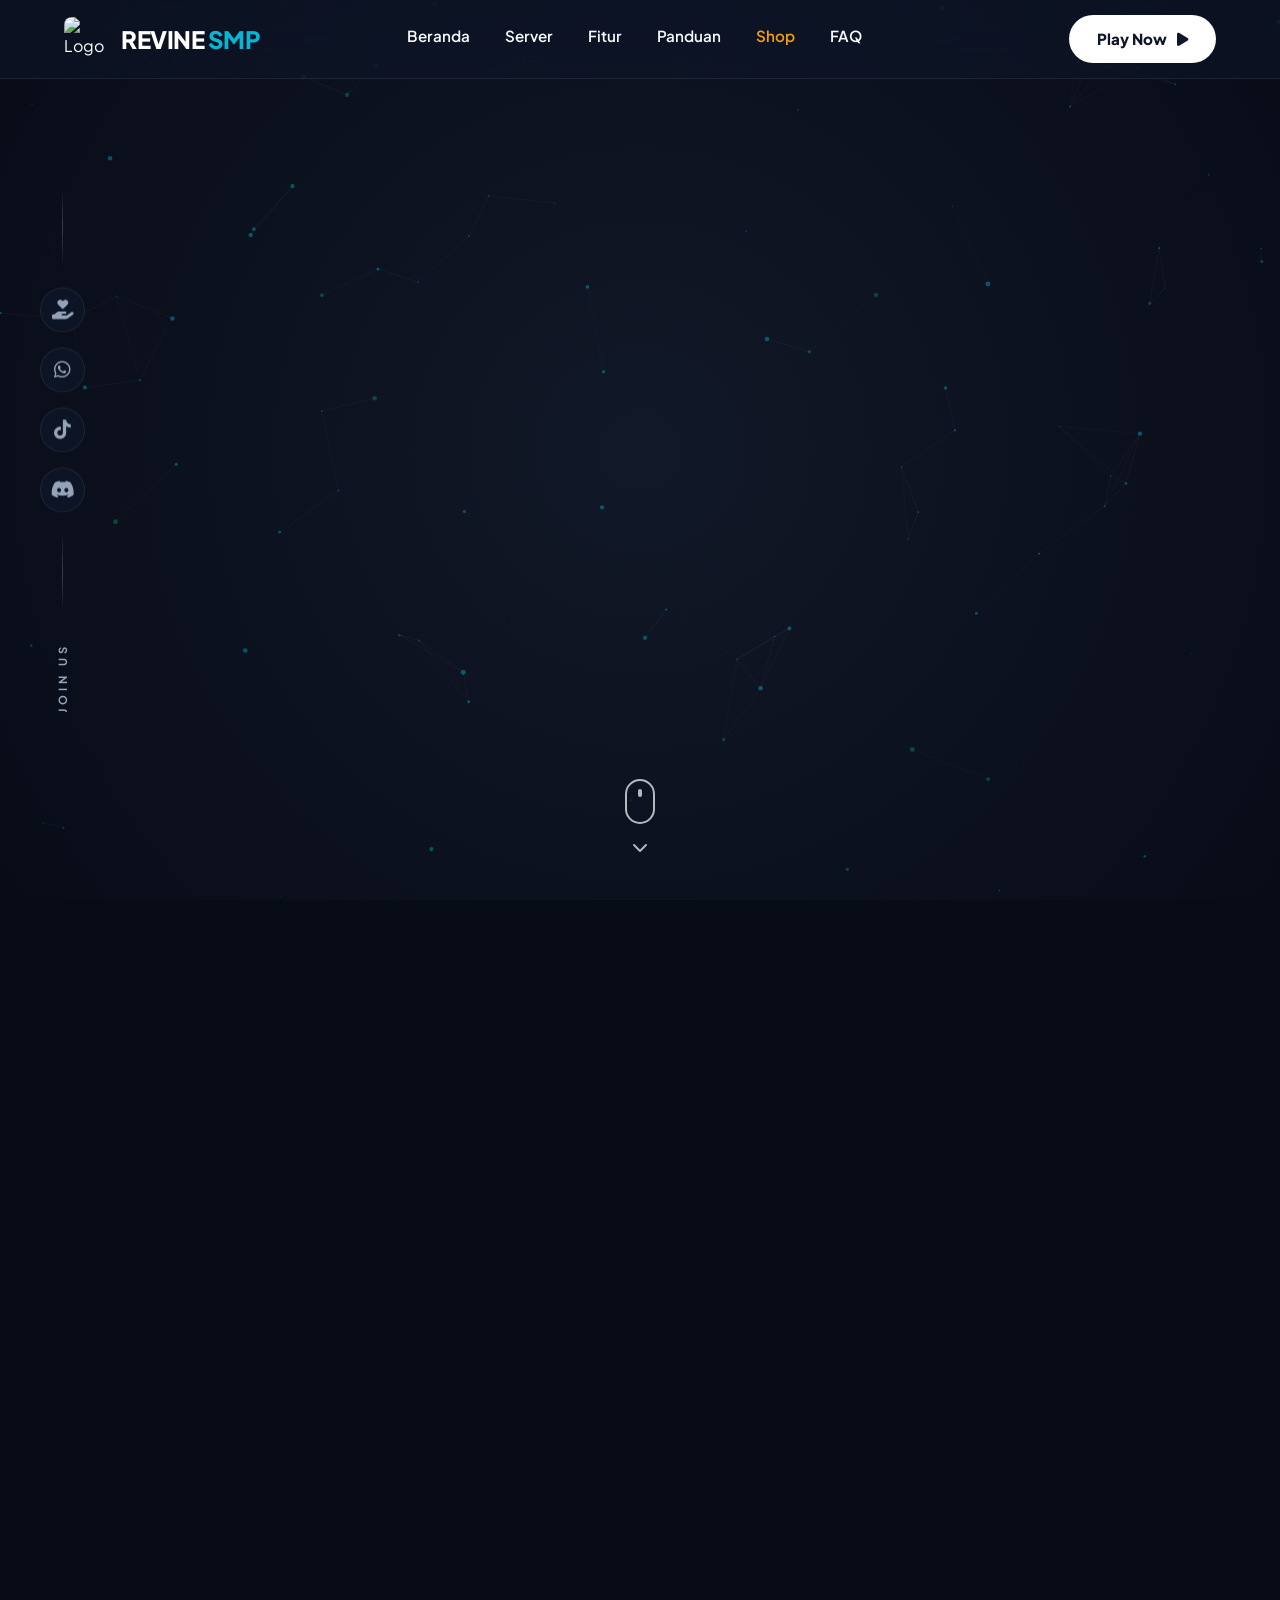
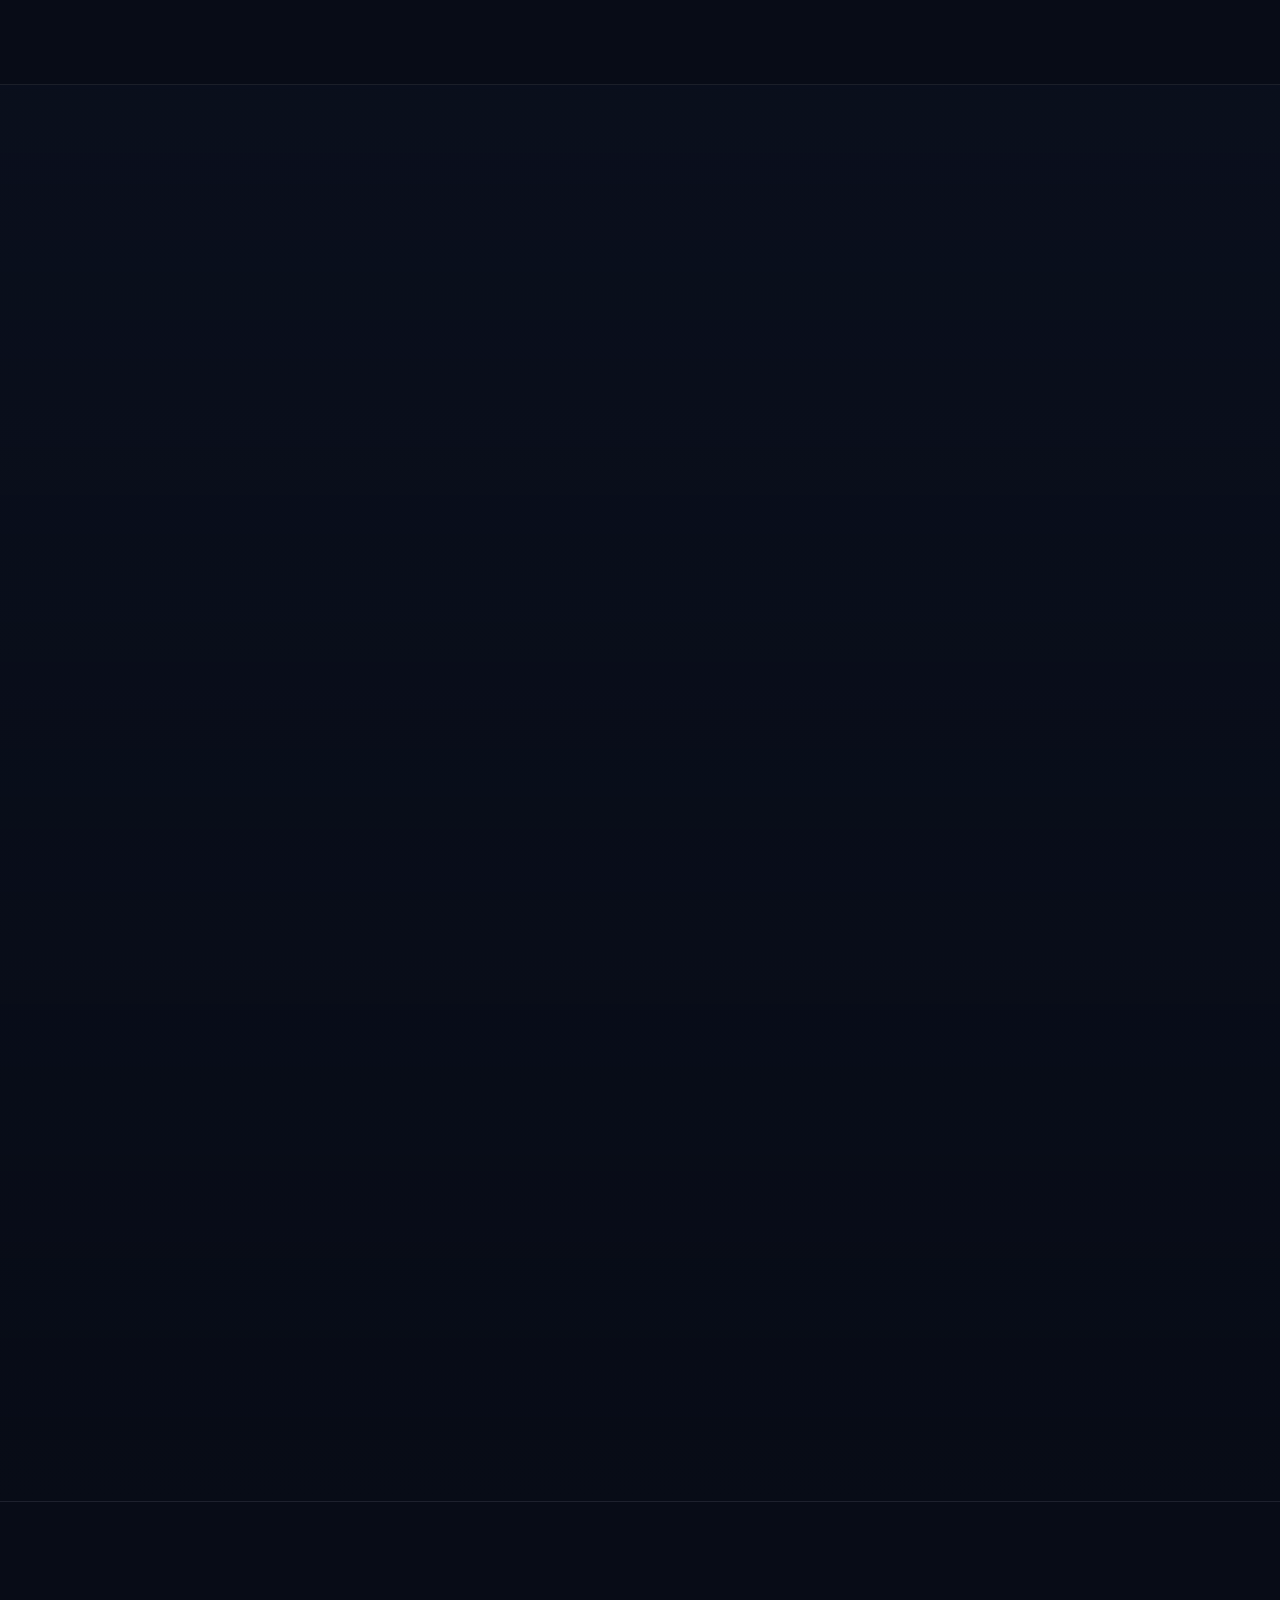
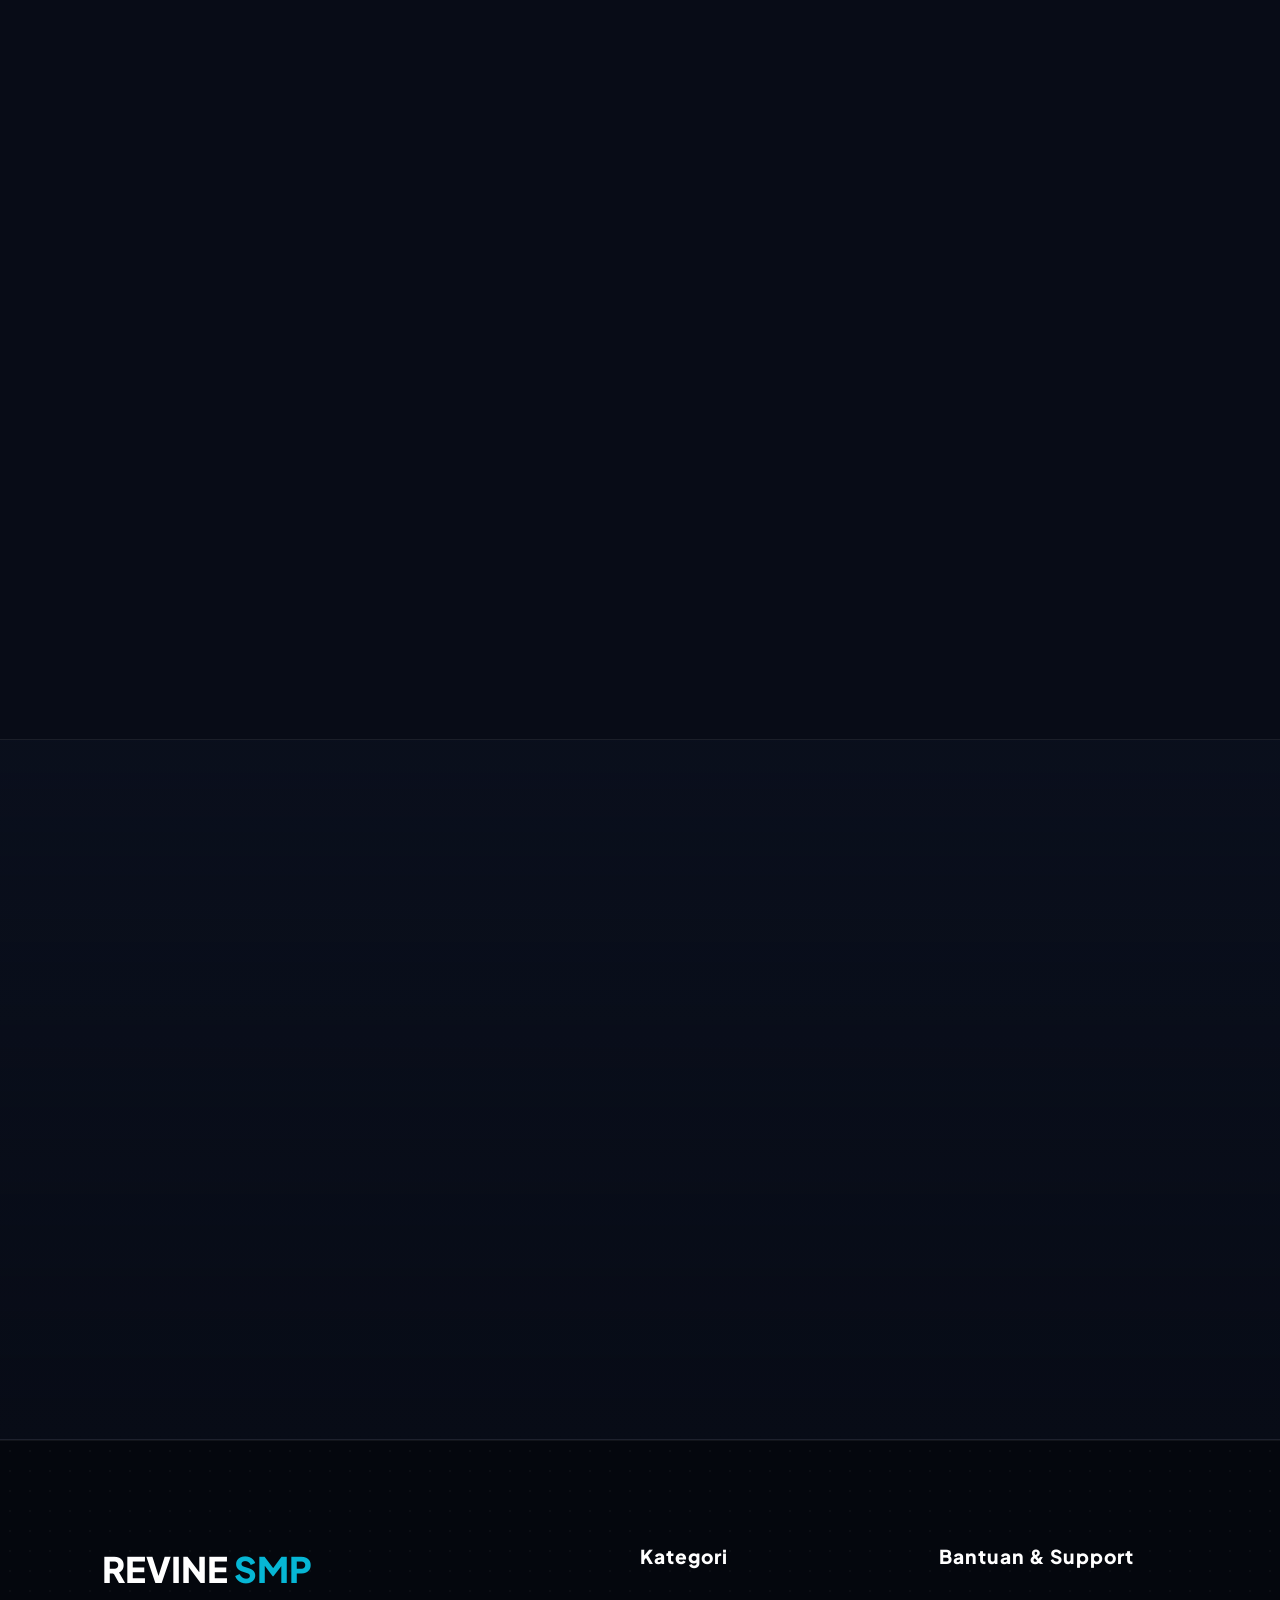
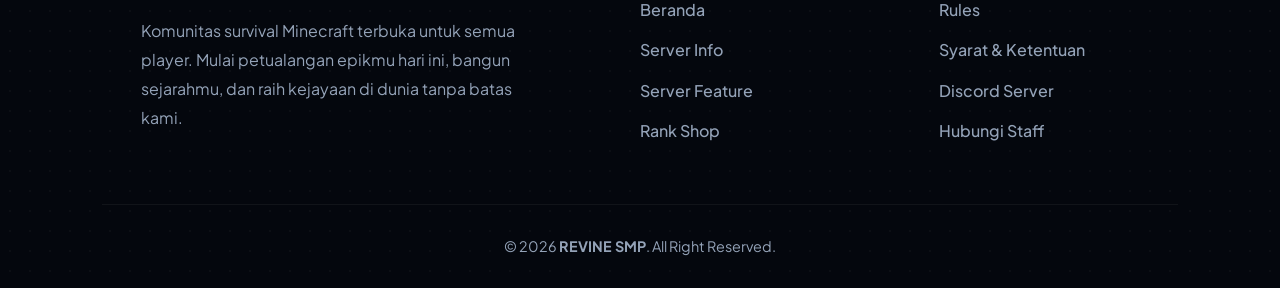
==== commit d94d7d5b: "Update IP and Port information in index.html" ====
--- a/index.html
+++ b/index.html
@@ -171,7 +171,7 @@
                     <div class="card-content">
                         <h3>IP</h3>
                         <div class="ip-display">
-                            <span class="ip-text">NOT YET REALESE<span>
+                            <span class="ip-text">play.revinesmp.my.id:25576<span>
                             <div class="copy-badge"><i class="fas fa-copy"></i></div>
                         </div>
                         <p class="ip-hint">Versi: latest</p>
@@ -184,10 +184,10 @@
                     <div class="card-content">
                         <h3>Port</h3>
                         <div class="ip-display">
-                            <span class="ip-text">NOT YET REALESE</span>
+                            <span class="ip-text">play.revinesmp.my.id</span>
                             <div class="copy-badge"><i class="fas fa-copy"></i></div>
                         </div>
-                        <p class="ip-hint">Default Port</p>
+                        <p class="ip-hint">25582</p>
                     </div>
                 </div>
             </div>
@@ -403,4 +403,4 @@
 
     <script src="script.js"></script>
 </body>
-</html>+</html>
--- a/style.css
+++ b/style.css
@@ -699,9 +699,11 @@
 .badge { font-size: 0.65rem; background: var(--danger); color: white; padding: 2px 6px; border-radius: 4px; margin-left: auto; font-weight: 800; }
 
 .btn-buy { 
-    margin-top: auto; padding: 15px; border-radius: 12px; font-weight: 800; text-decoration: none; 
+    /* margin-top: auto; -> DIHAPUS karena bertabrakan dengan .action-buttons */
+    padding: 15px; border-radius: 12px; font-weight: 800; text-decoration: none; 
     color: white; background: rgba(255,255,255,0.1); border: 1px solid rgba(255,255,255,0.1); 
     transition: 0.3s; 
+    position: relative;
 }
 .btn-buy:hover { background: white; color: var(--bg-dark); }
 .rank-mvp .btn-buy { background: var(--gold); color: var(--bg-dark); border: none; }
@@ -1123,6 +1125,8 @@
     flex-direction: column;
     gap: 8px;
     width: 100%;
+    position: relative; /* FIX: Wajib ada agar z-index aktif */
+    z-index: 10; /* FIX: Mencegah tombol tertutup layer 3D dari js-tilt */
 }
 .btn-claim {
     padding: 12px;
@@ -1376,4 +1380,4 @@
 @keyframes scaleUpAlert {
     0% { transform: scale(0.5); opacity: 0; }
     100% { transform: scale(1); opacity: 1; }
-}+}
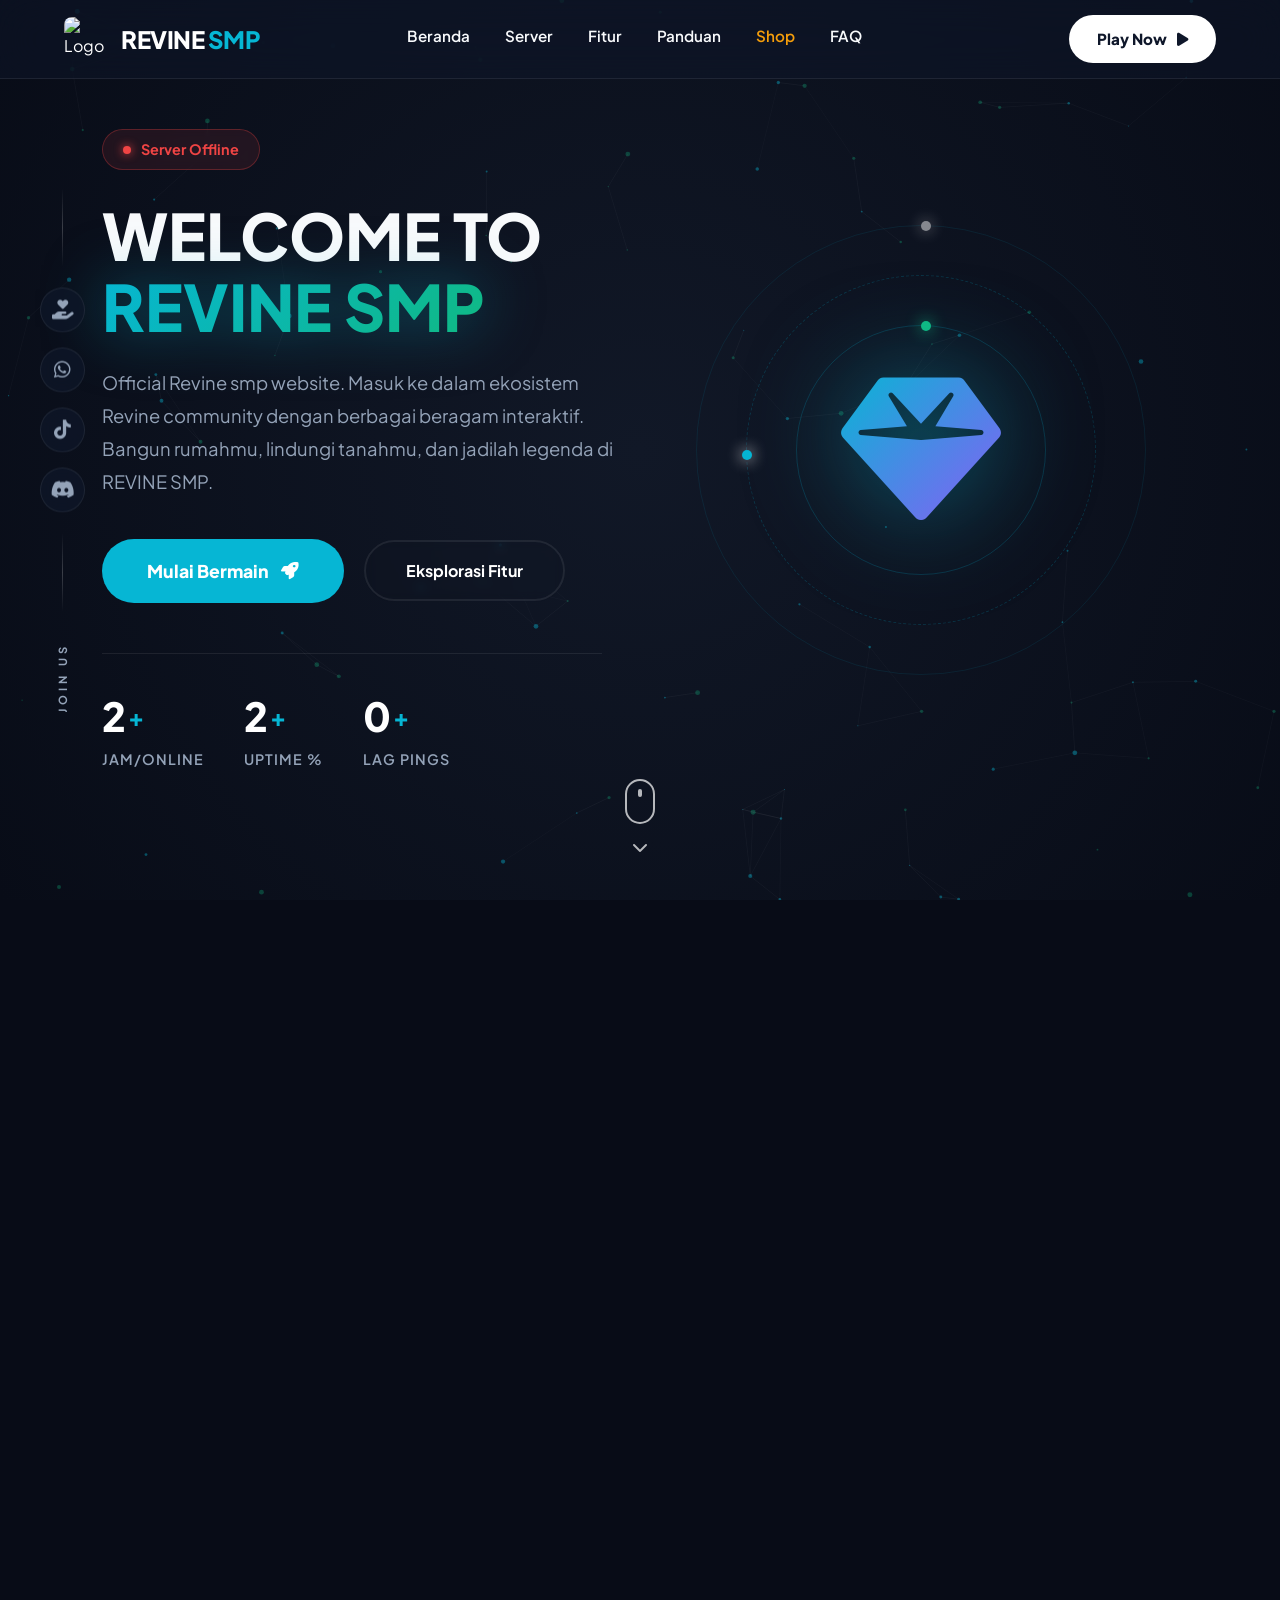
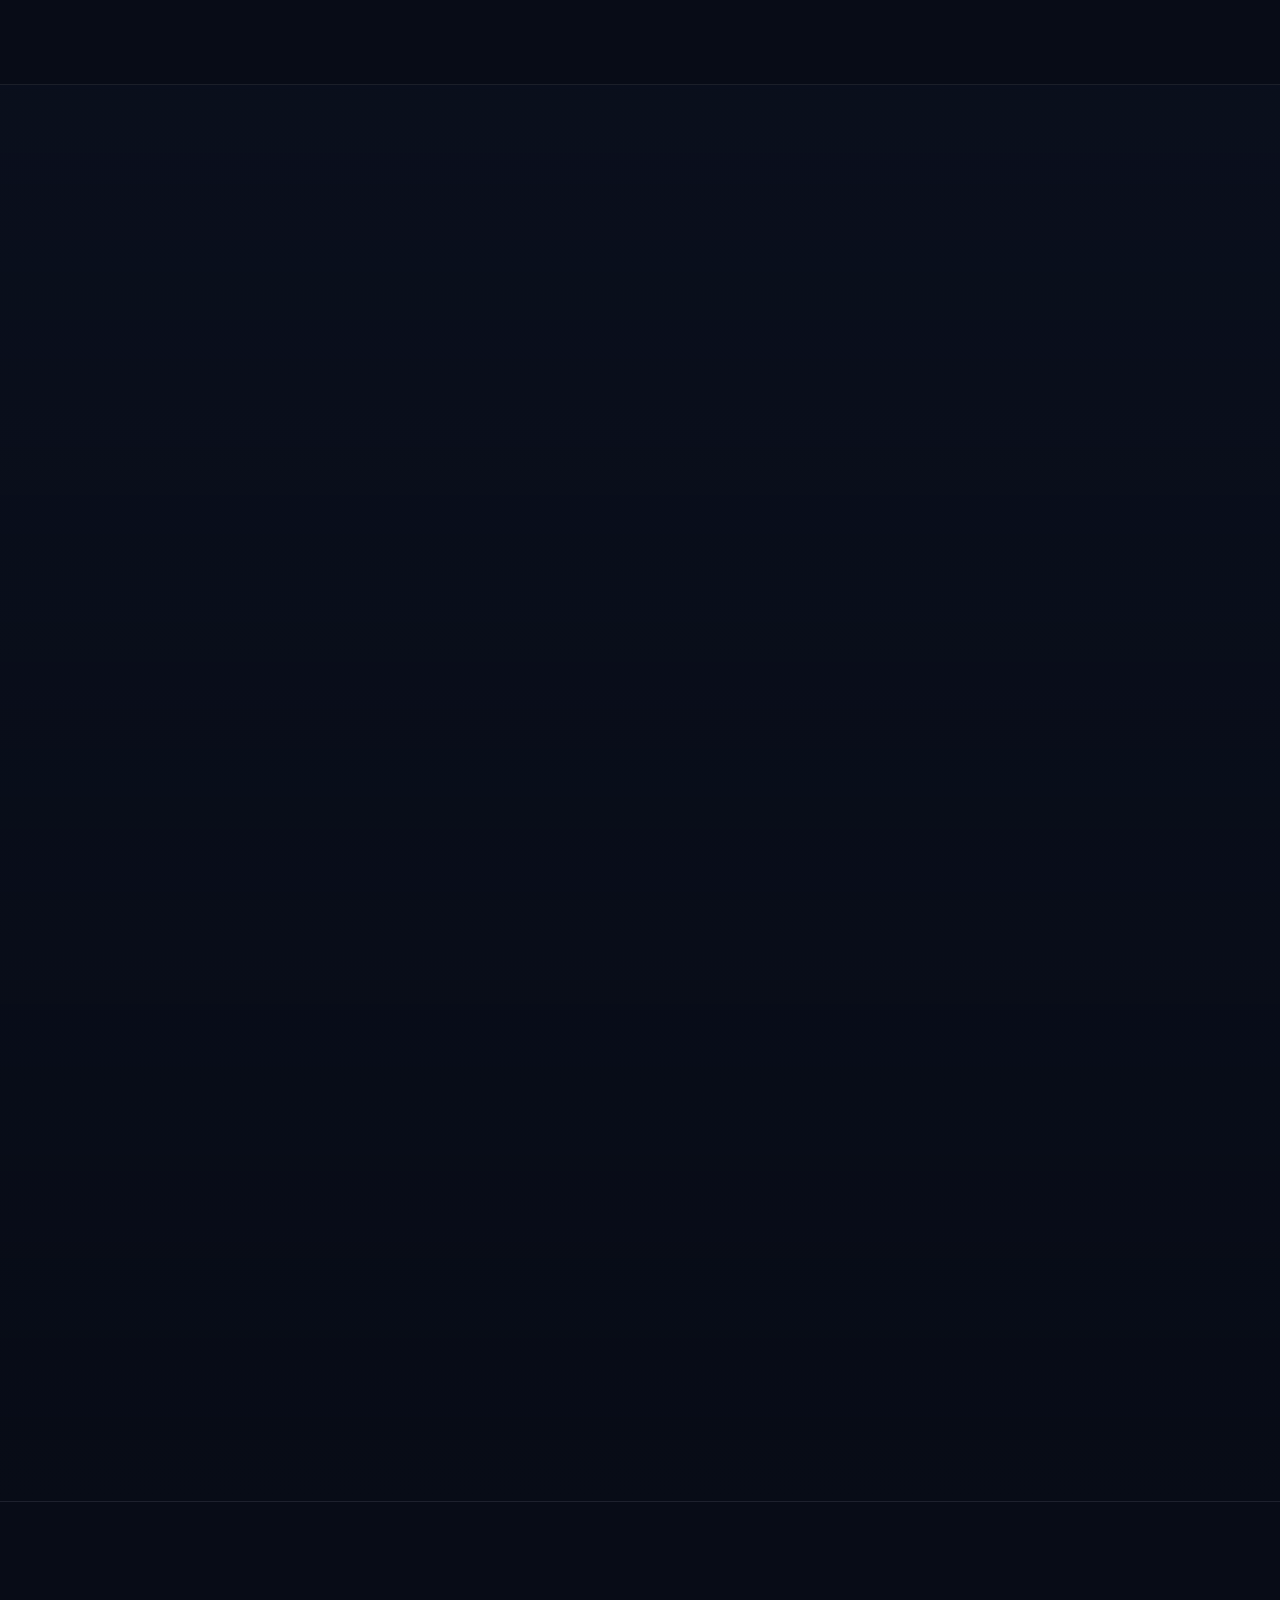
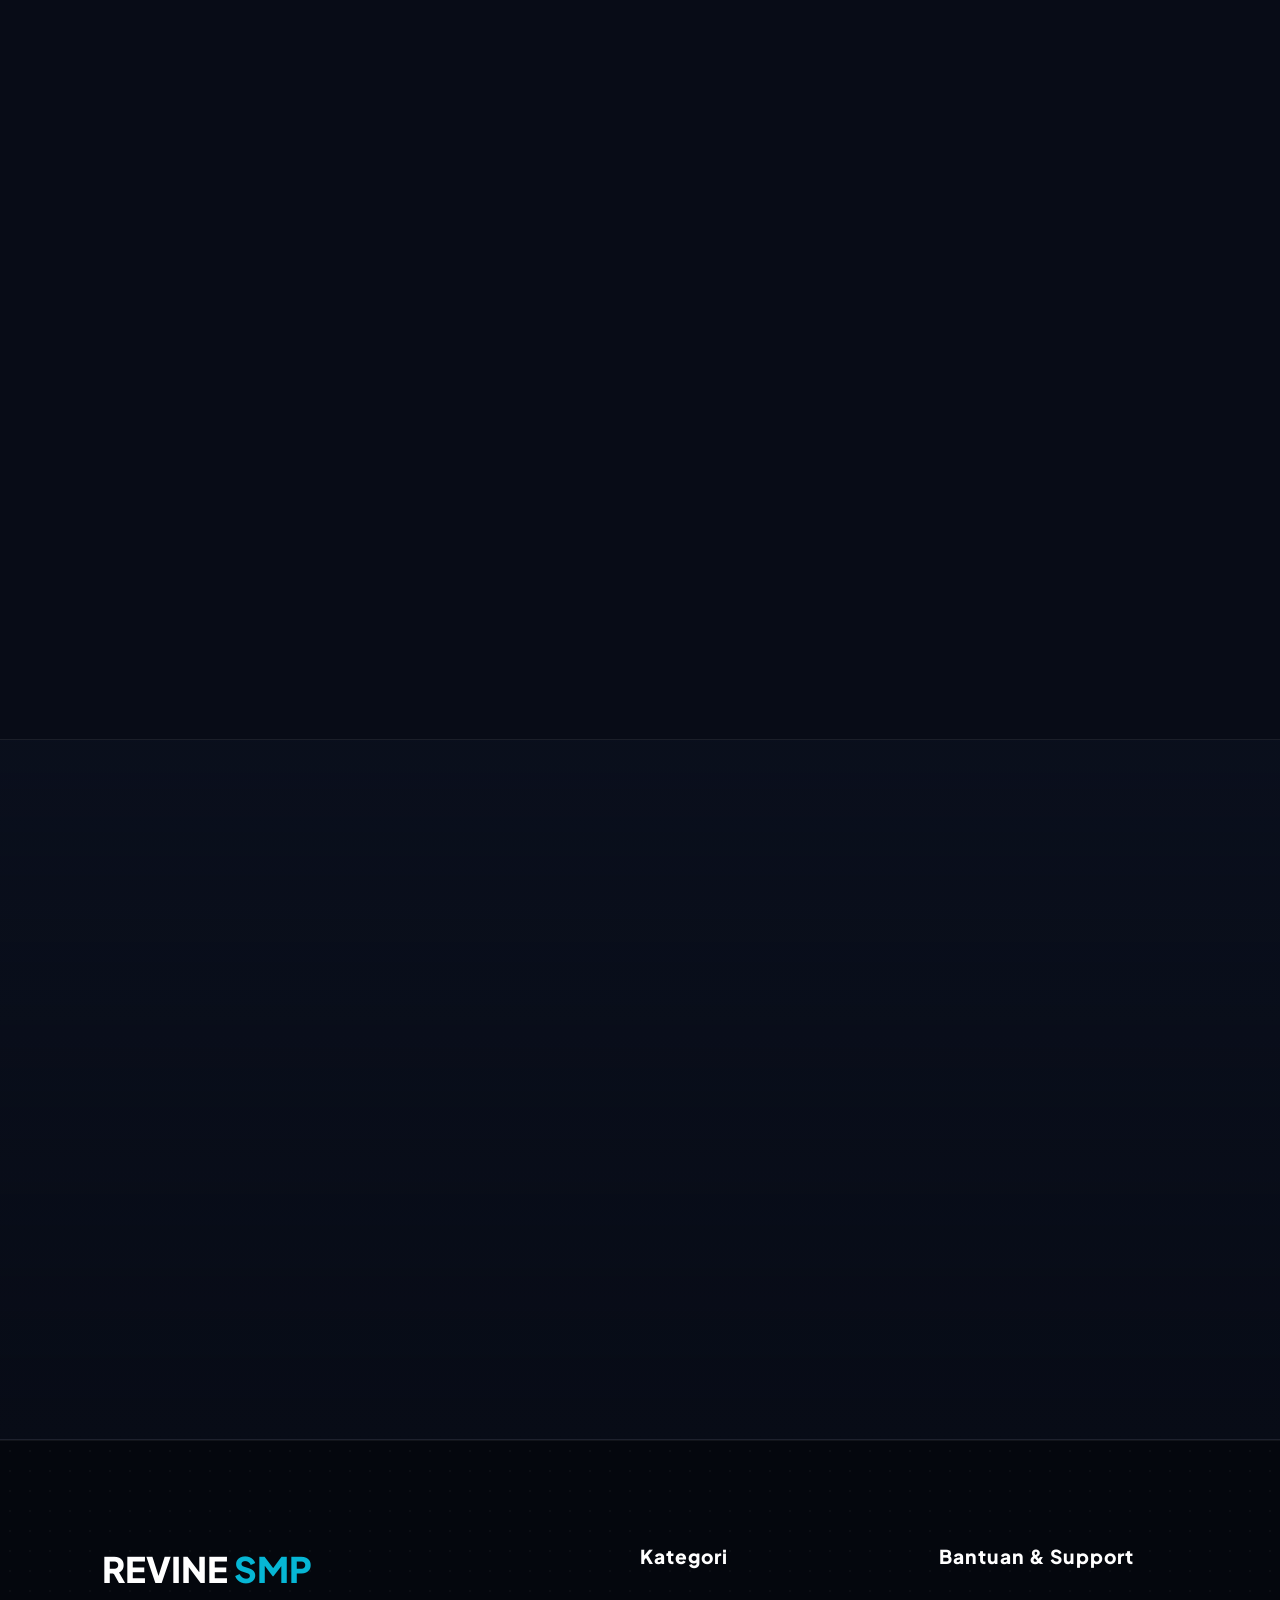
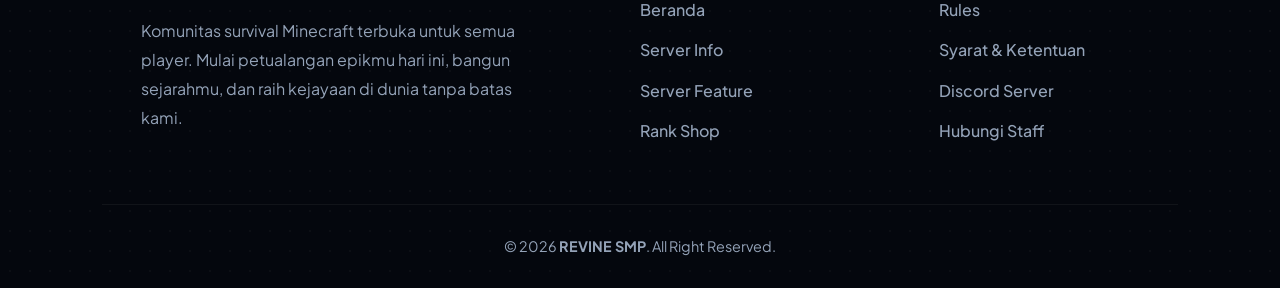
==== commit 5d4a3c19: "Update server address and port information" ====
--- a/index.html
+++ b/index.html
@@ -284,7 +284,7 @@
                             <div class="step-card glass-panel">
                                 <div class="step-number">02</div>
                                 <h4>Masukkan IP</h4>
-                                <p>Isi Server Address dengan <strong>NOT YET REALESE</strong>. Klik Done.</p>
+                                <p>Isi Server Address dengan <strong>play.revinesmp.my.id:25576</strong>. Klik Done.</p>
                             </div>
                             <div class="step-card glass-panel">
                                 <div class="step-number">03</div>
@@ -305,7 +305,7 @@
                             <div class="step-card glass-panel">
                                 <div class="step-number">02</div>
                                 <h4>Isi Data Server</h4>
-                                <p>Server Name: Revine.<br>Server Address: <strong>NOT YET REALESE</strong>.<br>Port: <strong>NOT YET REALESE</strong>.</p>
+                                <p>Server Name: Revine.<br>Server Address: <strong>play.revinesmp.my.id</strong>.<br>Port: <strong>25582</strong>.</p>
                             </div>
                             <div class="step-card glass-panel">
                                 <div class="step-number">03</div>
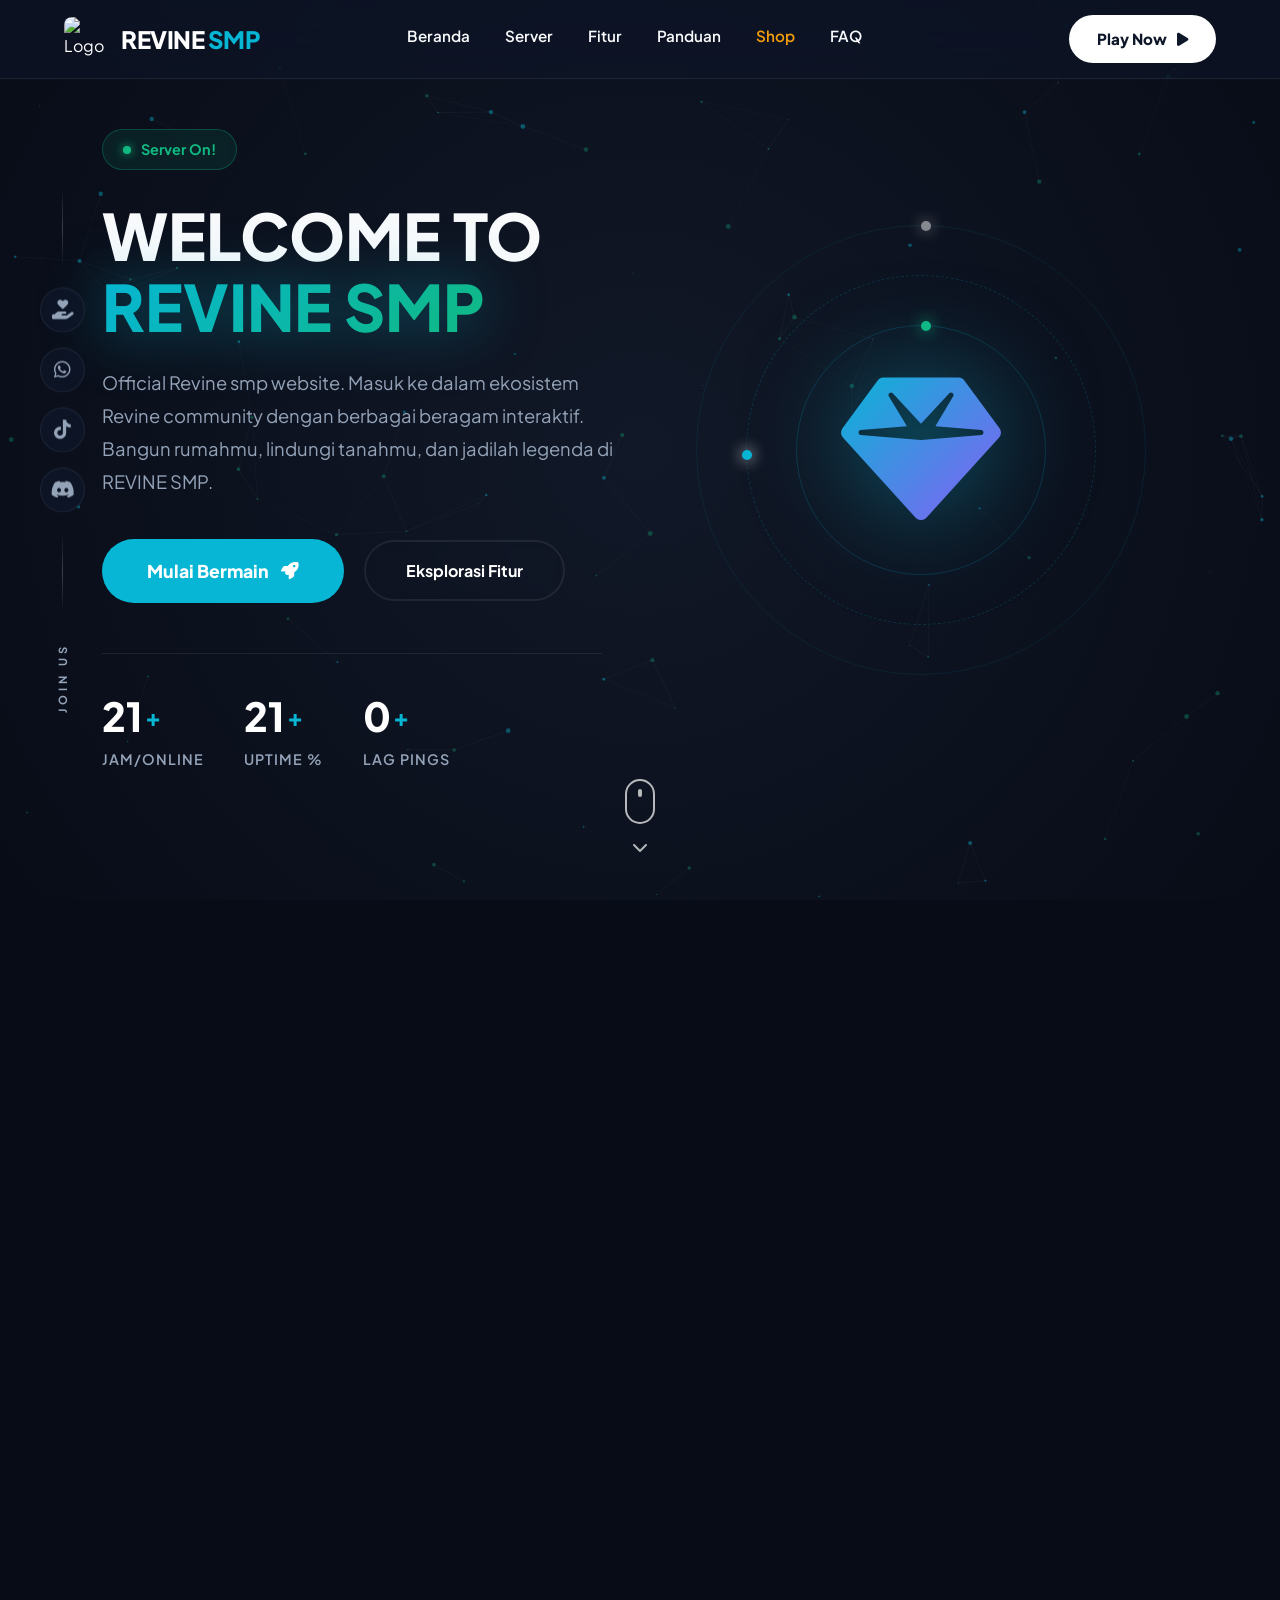
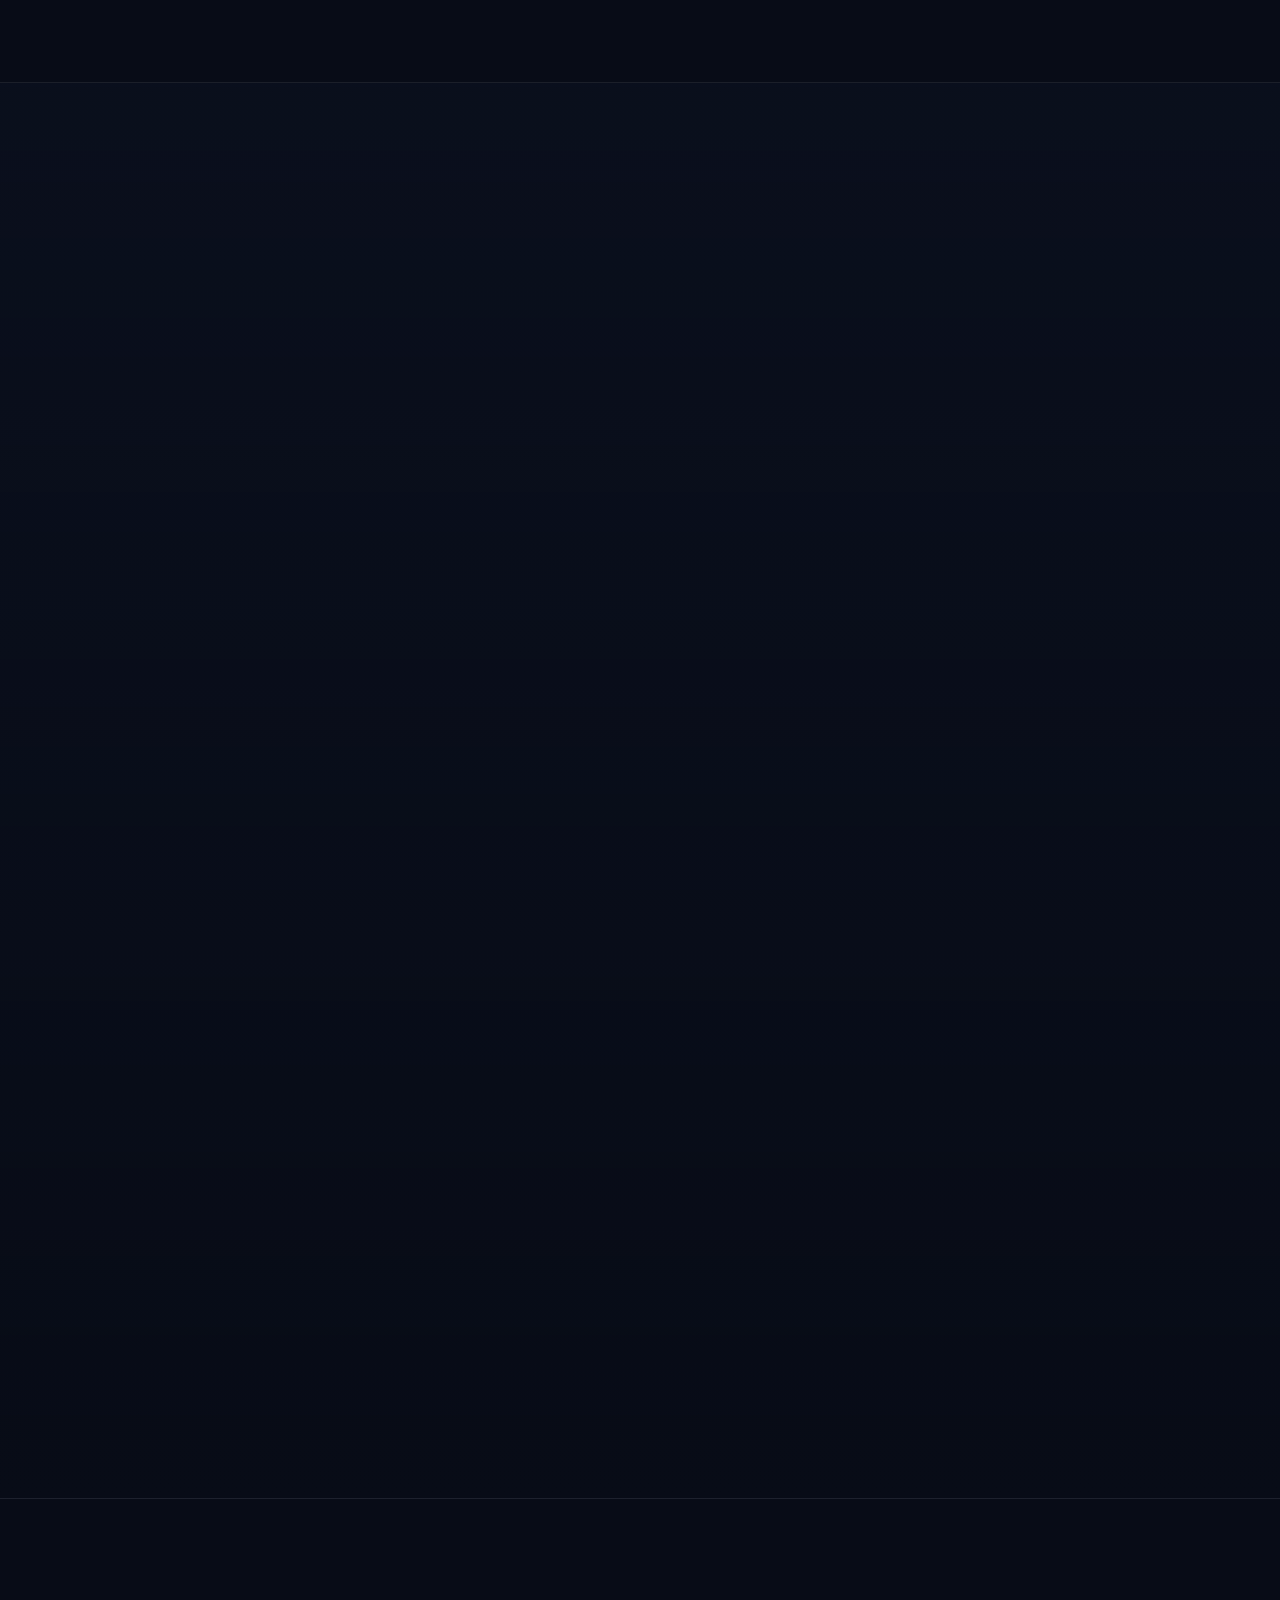
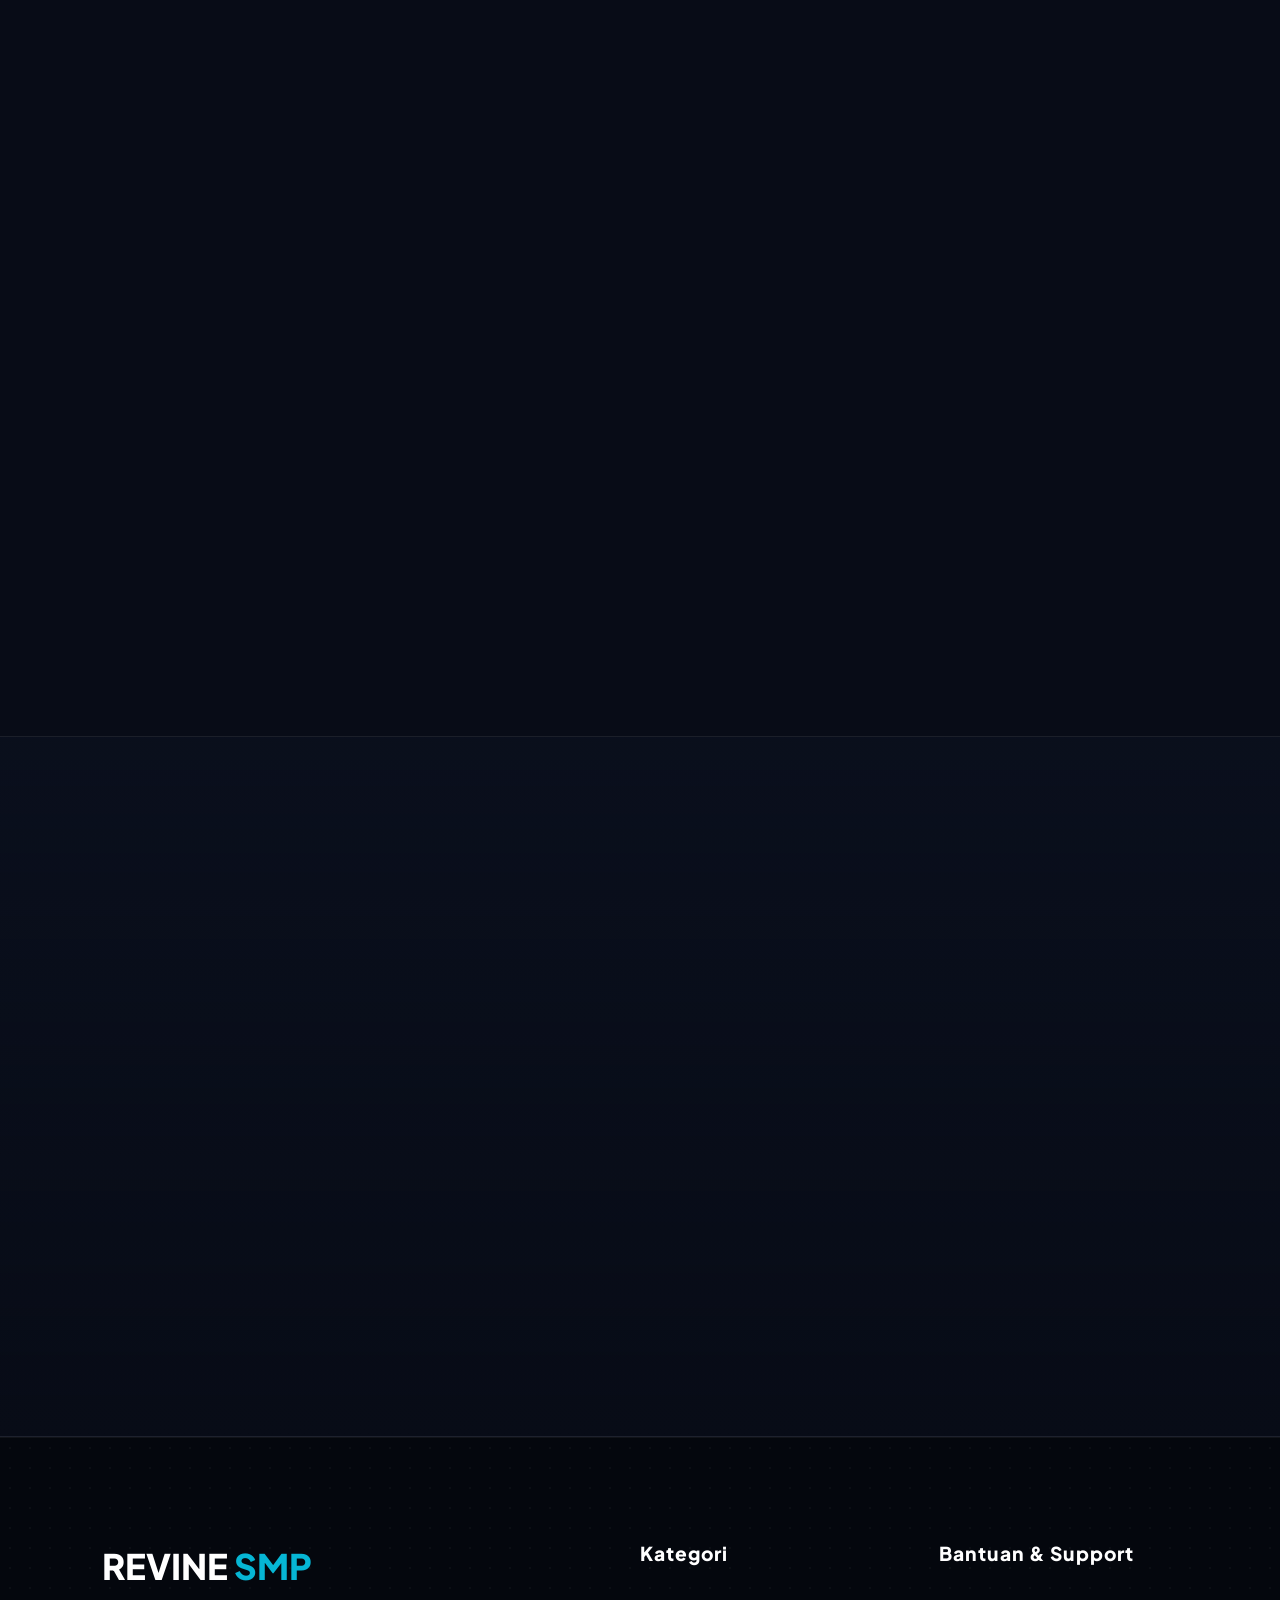
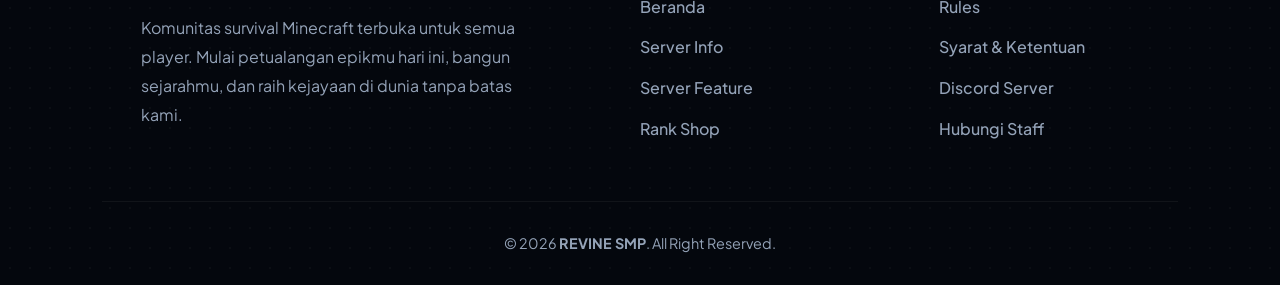
==== commit 597c7df7: "Refactor server IP display for Java and Bedrock Updated IP display sections for Java and Bedrock edi" ====
--- a/index.html
+++ b/index.html
@@ -165,31 +165,36 @@
     </div>
 </div>
 
-                <!-- Java IP -->
-                <div class="status-card glass-panel reveal-up delay-1 hover-glow copy-ip-btn" data-ip="play.revinesmp.com">
-                    <div class="card-icon-wrapper blue"><i class="fas fa-desktop"></i></div>
-                    <div class="card-content">
-                        <h3>IP</h3>
-                        <div class="ip-display">
-                            <span class="ip-text">play.revinesmp.my.id:25576<span>
-                            <div class="copy-badge"><i class="fas fa-copy"></i></div>
-                        </div>
-                        <p class="ip-hint">Versi: latest</p>
-                    </div>
-                </div>
-
-                <!-- Bedrock Port -->
-                <div class="status-card glass-panel reveal-up delay-2 hover-glow copy-ip-btn" data-ip="19132">
-                    <div class="card-icon-wrapper purple"><i class="fas fa-mobile-alt"></i></div>
-                    <div class="card-content">
-                        <h3>Port</h3>
-                        <div class="ip-display">
-                            <span class="ip-text">play.revinesmp.my.id</span>
-                            <div class="copy-badge"><i class="fas fa-copy"></i></div>
-                        </div>
-                        <p class="ip-hint">25582</p>
-                    </div>
-                </div>
+              <!-- Server IPs Panel (Java & Bedrock Gabung 1 Kotak Besar) -->
+<div class="status-card glass-panel reveal-up delay-1" style="grid-column: span 2; display: flex; flex-direction: column; justify-content: center;">
+    <div class="revine-ips-container">
+        
+        <!-- Java Edition -->
+        <div class="revine-ip-group">
+            <h3 class="revine-edition-title"><i class="fas fa-desktop"></i> Java Edition</h3>
+            <div class="ip-display hover-glow copy-ip-btn" data-ip="play.revinesmp.my.id:25576">
+                <span class="ip-text revine-full-text">play.revinesmp.my.id:25576</span>
+                <div class="copy-badge"><i class="fas fa-copy"></i></div>
+            </div>
+        </div>
+
+        <!-- Bedrock Edition -->
+        <div class="revine-ip-group">
+            <h3 class="revine-edition-title"><i class="fas fa-mobile-alt"></i> Bedrock Edition</h3>
+            <div class="revine-bedrock-flex">
+                <div class="ip-display hover-glow copy-ip-btn revine-bedrock-ip" data-ip="play.revinesmp.my.id">
+                    <span class="ip-text revine-full-text">play.revinesmp.my.id</span>
+                    <div class="copy-badge"><i class="fas fa-copy"></i></div>
+                </div>
+                <div class="ip-display hover-glow copy-ip-btn revine-bedrock-port" data-ip="25582">
+                    <span class="ip-text revine-full-text">25582</span>
+                    <div class="copy-badge"><i class="fas fa-copy"></i></div>
+                </div>
+            </div>
+        </div>
+
+    </div>
+</div>
             </div>
         </section>
 
@@ -279,17 +284,17 @@
                             <div class="step-card glass-panel">
                                 <div class="step-number">01</div>
                                 <h4>Buka Multiplayer</h4>
-                                <p>Jalankan Minecraft Java (Versi latest), klik menu <strong>Multiplayer</strong>, lalu pilih <strong>Add Server</strong>.</p>
+                                <p>Jalankan Minecraft Java (Versi latest), klik menu <strong>Multiplayer</strong>, lalu pilih <strong>Add Server</strong></p>
                             </div>
                             <div class="step-card glass-panel">
                                 <div class="step-number">02</div>
                                 <h4>Masukkan IP</h4>
-                                <p>Isi Server Address dengan <strong>play.revinesmp.my.id:25576</strong>. Klik Done.</p>
+                                <p>Isi Server Address dengan <strong>play.revinesmp.my.id:25576</strong> Klik Done</p>
                             </div>
                             <div class="step-card glass-panel">
                                 <div class="step-number">03</div>
                                 <h4>Register & Login</h4>
-                                <p>Masuk ke server, amankan akunmu dengan mengetik <code>/register [password] [password]</code> di chat.</p>
+                                <p>Masuk ke server, amankan akunmu dengan mengetik <code>/register [password] [password]</code> di chat</p>
                             </div>
                         </div>
                     </div>
@@ -300,17 +305,17 @@
                             <div class="step-card glass-panel">
                                 <div class="step-number">01</div>
                                 <h4>Menu Server</h4>
-                                <p>Buka Minecraft Bedrock (HP/Console), masuk ke tab <strong>Servers</strong>, scroll ke bawah, klik <strong>Add Server</strong>.</p>
+                                <p>Buka Minecraft Bedrock (HP/Console), masuk ke tab <strong>Servers</strong>, scroll ke bawah, klik <strong>Add Server</strong></p>
                             </div>
                             <div class="step-card glass-panel">
                                 <div class="step-number">02</div>
                                 <h4>Isi Data Server</h4>
-                                <p>Server Name: Revine.<br>Server Address: <strong>play.revinesmp.my.id</strong>.<br>Port: <strong>25582</strong>.</p>
+                                <p>Server Name: Revine<br>Server Address: <strong>play.revinesmp.my.id</strong><br>Port: <strong>25582</strong></p>
                             </div>
                             <div class="step-card glass-panel">
                                 <div class="step-number">03</div>
                                 <h4>Login Akun</h4>
-                                <p>Sama seperti Java, amankan akunmu dengan perintah <code>/register</code> saat pertama kali masuk ke dalam lobi.</p>
+                                <p>Sama seperti Java, amankan akunmu dengan perintah <code>/register</code> saat pertama kali masuk ke dalam lobi</p>
                             </div>
                         </div>
                     </div>
